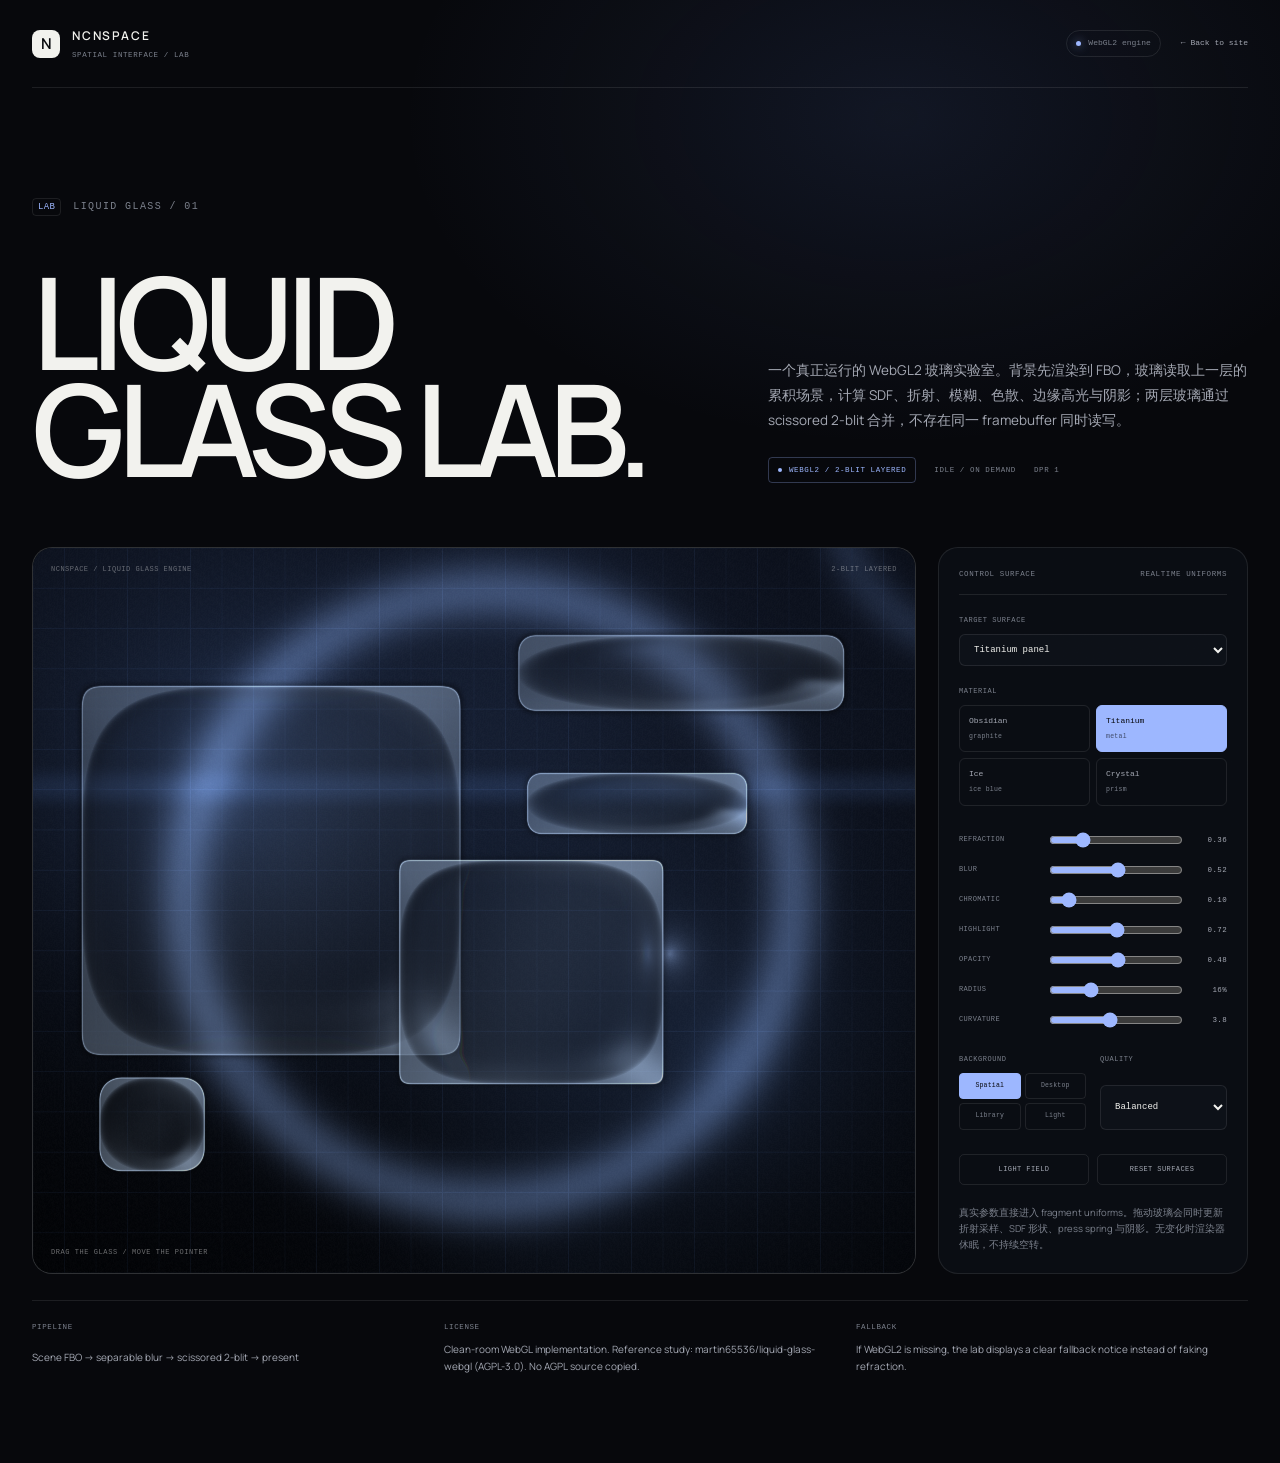
==== liquid-glass-lab/index.html @ fc3f028e "NCNSPACE official site: liquid glass engine, schematics, bilingual UI" ====
<!doctype html>
<html lang="zh-CN">
<head>
<meta charset="utf-8">
<meta name="viewport" content="width=device-width, initial-scale=1, viewport-fit=cover">
<meta name="theme-color" content="#07080c">
<title>Liquid Glass Lab — NCNSPACE</title>
<meta name="description" content="NCNSPACE Liquid Glass Lab：WebGL2 实时折射、模糊、色散、边缘高光与多层玻璃实验室。">
<link rel="canonical" href="https://zym-cpu.github.io/ncnspace/liquid-glass-lab/">
<link rel="icon" href="../assets/img/icon-64.png" type="image/png">
<link rel="stylesheet" href="../styles.css?v=20261117g">
<link rel="stylesheet" href="lab.css?v=20261117g">
</head>
<body class="lab-page">
<a class="skip-link" href="#lab-main">跳到主要内容</a>

<header class="lab-header">
  <a class="lab-brand" href="../" aria-label="返回 NCNSPACE 官网">
    <span class="brand-mark" aria-hidden="true">N</span>
    <span class="lab-brand-copy"><b>NCNSPACE</b><small>SPATIAL INTERFACE / LAB</small></span>
  </a>
  <div class="lab-header-meta">
    <span class="lab-pill"><i aria-hidden="true"></i> WebGL2 engine</span>
    <a href="../">← Back to site</a>
  </div>
</header>

<main class="lab-main" id="lab-main">
  <section class="lab-intro">
    <div>
      <p class="section-label"><span>LAB</span>LIQUID GLASS / 01</p>
      <h1>LIQUID<br>GLASS LAB.</h1>
    </div>
    <div class="lab-intro-copy">
      <p>一个真正运行的 WebGL2 玻璃实验室。背景先渲染到 FBO，玻璃读取上一层的累积场景，计算 SDF、折射、模糊、色散、边缘高光与阴影；两层玻璃通过 scissored 2-blit 合并，不存在同一 framebuffer 同时读写。</p>
      <div class="lab-live-row">
        <span class="lab-status" data-lab-status>WEBGL2 / INITIALIZING</span>
        <span class="lab-mono" data-lab-fps>IDLE / ON DEMAND</span>
        <span class="lab-mono" data-lab-dpr>DPR —</span>
      </div>
    </div>
  </section>

  <section class="lab-workspace" aria-label="Liquid glass playground">
    <div class="lab-stage" data-lab-stage>
      <canvas class="lab-canvas" data-lab-canvas aria-label="可拖动玻璃元素；使用鼠标或手指拖动，悬停观察折射与高光"></canvas>
      <div class="lab-stage-hud" aria-hidden="true">
        <span>NCNSPACE / LIQUID GLASS ENGINE</span>
        <span>2-BLIT LAYERED</span>
      </div>
      <div class="lab-stage-hint" data-lab-hint>DRAG THE GLASS / MOVE THE POINTER</div>
      <div class="lab-fallback" data-lab-fallback hidden>
        <strong>WEBGL2 UNAVAILABLE</strong>
        <p>当前浏览器没有可用的 WebGL2 上下文。实验室不会用 CSS 透明度冒充实时折射；请换用支持 WebGL2 的浏览器，或开启硬件加速。</p>
      </div>
    </div>

    <aside class="lab-controls" aria-label="Liquid glass parameters">
      <div class="lab-controls-head">
        <span class="lab-mono">CONTROL SURFACE</span>
        <span class="lab-mono">REALTIME UNIFORMS</span>
      </div>

      <div class="lab-control-block">
        <label class="lab-control-label" for="lab-surface">TARGET SURFACE</label>
        <select id="lab-surface" class="lab-select" data-lab-surface>
          <option value="panel">Titanium panel</option>
          <option value="nav">Obsidian nav</option>
          <option value="pill">Ice pill</option>
          <option value="card">Crystal card</option>
          <option value="orb">Crystal button</option>
        </select>
      </div>

      <div class="lab-control-block">
        <span class="lab-control-label">MATERIAL</span>
        <div class="lab-material-buttons" role="group" aria-label="材质预设">
          <button type="button" data-lab-material="obsidian">Obsidian<small>graphite</small></button>
          <button type="button" data-lab-material="titanium">Titanium<small>metal</small></button>
          <button type="button" data-lab-material="ice">Ice<small>ice blue</small></button>
          <button type="button" data-lab-material="crystal">Crystal<small>prism</small></button>
        </div>
      </div>

      <div class="lab-sliders">
        <label><span>REFRACTION</span><input type="range" min="0" max="100" value="48" data-lab-param="refraction"><output data-lab-value="refraction">0.76</output></label>
        <label><span>BLUR</span><input type="range" min="0" max="100" value="64" data-lab-param="blur"><output data-lab-value="blur">0.64</output></label>
        <label><span>CHROMATIC</span><input type="range" min="0" max="100" value="22" data-lab-param="chroma"><output data-lab-value="chroma">0.22</output></label>
        <label><span>HIGHLIGHT</span><input type="range" min="0" max="100" value="53" data-lab-param="highlight"><output data-lab-value="highlight">0.74</output></label>
        <label><span>OPACITY</span><input type="range" min="0" max="100" value="57" data-lab-param="opacity"><output data-lab-value="opacity">0.52</output></label>
        <label><span>RADIUS</span><input type="range" min="0" max="100" value="36" data-lab-param="radius"><output data-lab-value="radius">36%</output></label>
        <label><span>CURVATURE</span><input type="range" min="0" max="100" value="40" data-lab-param="curvature"><output data-lab-value="curvature">3.6</output></label>
      </div>

      <div class="lab-control-grid">
        <div class="lab-control-block">
          <span class="lab-control-label">BACKGROUND</span>
          <div class="lab-segment" data-lab-backgrounds role="group" aria-label="背景场景">
            <button type="button" class="is-active" data-lab-background="spatial">Spatial</button>
            <button type="button" data-lab-background="desktop">Desktop</button>
            <button type="button" data-lab-background="library">Library</button>
            <button type="button" data-lab-background="light">Light</button>
          </div>
        </div>
        <div class="lab-control-block">
          <label class="lab-control-label" for="lab-quality">QUALITY</label>
          <select id="lab-quality" class="lab-select" data-lab-quality>
            <option value="high">High quality</option>
            <option value="balanced" selected>Balanced</option>
            <option value="performance">Performance</option>
            <option value="mobile">Mobile saver</option>
          </select>
        </div>
      </div>

      <div class="lab-actions">
        <button type="button" class="lab-action" data-lab-theme>LIGHT FIELD</button>
        <button type="button" class="lab-action" data-lab-reset>RESET SURFACES</button>
      </div>

      <p class="lab-fineprint">真实参数直接进入 fragment uniforms。拖动玻璃会同时更新折射采样、SDF 形状、press spring 与阴影。无变化时渲染器休眠，不持续空转。</p>
    </aside>
  </section>

  <section class="lab-notes">
    <div><span class="lab-mono">PIPELINE</span><strong>Scene FBO → separable blur → scissored 2-blit → present</strong></div>
    <div><span class="lab-mono">LICENSE</span><strong>Clean-room WebGL implementation. Reference study: martin65536/liquid-glass-webgl (AGPL-3.0). No AGPL source copied.</strong></div>
    <div><span class="lab-mono">FALLBACK</span><strong>If WebGL2 is missing, the lab displays a clear fallback notice instead of faking refraction.</strong></div>
  </section>
</main>

<script type="module" src="lab.js?v=20261117g"></script>
</body>
</html>
---- styles.css ----
/* =========================================================
   NCNSPACE — official site
   Quiet, local-first, built for Android.
   ========================================================= */

@font-face {
  font-family: "Manrope";
  src: url("assets/fonts/Manrope-Regular.ttf") format("truetype");
  font-weight: 400;
  font-style: normal;
  font-display: swap;
}
@font-face {
  font-family: "Manrope";
  src: url("assets/fonts/Manrope-SemiBold.ttf") format("truetype");
  font-weight: 600;
  font-style: normal;
  font-display: swap;
}

:root {
  --bg: #07080c;
  --bg-soft: #0a0c11;
  --bg-raised: #0d1017;
  --surface: #10131a;
  --surface-2: #141822;
  --line: rgba(255, 255, 255, 0.09);
  --line-strong: rgba(255, 255, 255, 0.17);
  --text: #f2f2ee;
  --text-2: #a4a8b3;
  --text-3: #7b808c;
  --accent: #9db7ff;
  --accent-soft: rgba(157, 183, 255, 0.12);
  --ok: #8fd18f;
  --max: 1240px;
  --gutter: clamp(20px, 4vw, 40px);
  --radius-s: 10px;
  --radius-m: 16px;
  --radius-l: 24px;
  --radius-xl: 30px;
  --ease: cubic-bezier(0.23, 1, 0.32, 1);
  --ease-in-out: cubic-bezier(0.77, 0, 0.175, 1);
  --header-h: 72px;
  --safe-top: env(safe-area-inset-top, 0px);
  --font-latin: "Manrope", -apple-system, BlinkMacSystemFont, "Segoe UI", sans-serif;
  --font-cn: "PingFang SC", "Hiragino Sans GB", "Noto Sans SC", "Microsoft YaHei", sans-serif;
  --font: var(--font-latin), var(--font-cn);
  --mono: ui-monospace, "SF Mono", "Cascadia Mono", "Roboto Mono", Menlo, monospace;
}

*,
*::before,
*::after { box-sizing: border-box; }

html {
  scroll-behavior: smooth;
  scroll-padding-top: calc(var(--header-h) + var(--safe-top) + 24px);
  overflow-x: clip;
  background: var(--bg);
}

body {
  margin: 0;
  min-width: 320px;
  background: var(--bg);
  color: var(--text);
  font-family: var(--font);
  font-size: 16px;
  line-height: 1.6;
  -webkit-font-smoothing: antialiased;
  -moz-osx-font-smoothing: grayscale;
  text-rendering: optimizeLegibility;
  overflow-x: clip;
}


body.menu-open, body.dialog-open { overflow: hidden; }
.mobile-menu:focus { outline: none; }
.menu-open .site-header { background: var(--bg); border-bottom-color: var(--line); }

::selection { background: var(--accent); color: #07080c; }

h1, h2, h3, h4, p, dl, dd, figure, blockquote { margin: 0; }
ul, ol { margin: 0; padding: 0; list-style: none; }
img { display: block; max-width: 100%; height: auto; }
a { color: inherit; text-decoration: none; }
button { color: inherit; font: inherit; background: none; border: 0; cursor: pointer; }
button:disabled { cursor: default; }
svg { display: block; }

:focus-visible {
  outline: 2px solid var(--accent);
  outline-offset: 4px;
}

.icon-sprite { position: absolute; width: 0; height: 0; overflow: hidden; }
.icon { width: 1.1em; height: 1.1em; fill: none; stroke: currentColor; stroke-width: 1.65; stroke-linecap: round; stroke-linejoin: round; flex: none; }

.shell {
  width: min(var(--max), calc(100% - var(--gutter) * 2));
  margin-inline: auto;
}

.skip-link {
  position: fixed;
  left: 16px;
  top: 16px;
  z-index: 500;
  transform: translateY(-160%);
  background: var(--text);
  color: var(--bg);
  padding: 10px 16px;
  border-radius: 8px;
  font-size: 13px;
  transition: transform 160ms var(--ease);
}
.skip-link:focus { transform: translateY(0); }

.mono { font-family: var(--mono); font-size: 10px; letter-spacing: 0.09em; text-transform: uppercase; color: var(--text-3); }

/* ---------- header ---------- */

.site-header {
  position: fixed;
  inset: 0 0 auto;
  z-index: 80;
  height: calc(var(--header-h) + var(--safe-top));
  padding-top: var(--safe-top);
  border-bottom: 1px solid transparent;
  transition: background 200ms var(--ease), border-color 200ms var(--ease);
}
.site-header.is-scrolled {
  background: var(--bg);
  border-bottom-color: var(--line);
}
.header-inner {
  height: var(--header-h);
  display: flex;
  align-items: center;
  gap: 28px;
}
.brand {
  display: inline-flex;
  align-items: center;
  gap: 10px;
  min-height: 40px;
}
.brand-mark {
  display: inline-grid;
  place-items: center;
  width: 28px;
  height: 28px;
  border-radius: 8px;
  background: var(--text);
  color: #090a0e;
  font-family: var(--font-latin);
  font-size: 15px;
  font-weight: 600;
  line-height: 1;
  letter-spacing: -0.04em;
}
.brand-name {
  font-family: var(--font-latin);
  font-size: 12.5px;
  font-weight: 600;
  letter-spacing: 0.15em;
}
.brand-by {
  font-size: 9.5px;
  letter-spacing: 0.06em;
  color: var(--text-3);
  margin-left: 2px;
  transform: translateY(1px);
}
.desktop-nav {
  display: flex;
  align-items: center;
  gap: 26px;
  margin-left: auto;
}
.desktop-nav a {
  position: relative;
  display: inline-flex;
  align-items: center;
  min-height: 36px;
  color: var(--text-2);
  font-size: 12.5px;
  letter-spacing: 0.01em;
  transition: color 140ms var(--ease);
}
.desktop-nav a:hover,
.desktop-nav a.is-active { color: var(--text); }
.desktop-nav a.is-active::after {
  content: "";
  position: absolute;
  left: 50%;
  bottom: 2px;
  width: 3px;
  height: 3px;
  border-radius: 50%;
  background: var(--accent);
  transform: translateX(-50%);
}
.header-actions { display: flex; align-items: center; gap: 10px; }

.menu-toggle {
  display: none;
  width: 40px;
  height: 40px;
  padding: 0;
  border: 1px solid var(--line-strong);
  border-radius: 10px;
  position: relative;
}
.menu-toggle span {
  position: absolute;
  left: 12px;
  right: 12px;
  height: 1px;
  background: var(--text);
  transition: transform 180ms var(--ease), top 180ms var(--ease);
}
.menu-toggle span:first-child { top: 17px; }
.menu-toggle span:last-child { top: 22px; }
.menu-toggle[aria-expanded="true"] span:first-child { top: 20px; transform: rotate(45deg); }
.menu-toggle[aria-expanded="true"] span:last-child { top: 20px; transform: rotate(-45deg); }

.mobile-menu {
  position: fixed;
  inset: calc(var(--header-h) + var(--safe-top)) 0 0;
  z-index: 70;
  display: flex;
  flex-direction: column;
  justify-content: space-between;
  padding: 40px var(--gutter) max(32px, env(safe-area-inset-bottom));
  background: rgba(7, 8, 12, 0.98);
  -webkit-backdrop-filter: blur(24px);
  backdrop-filter: blur(24px);
  opacity: 0;
  visibility: hidden;
  transform: translateY(-8px);
  transition: opacity 200ms var(--ease), transform 240ms var(--ease), visibility 0s linear 240ms;
  overflow: auto;
}
.mobile-menu.is-open {
  opacity: 1;
  visibility: visible;
  transform: none;
  transition: opacity 200ms var(--ease), transform 240ms var(--ease), visibility 0s linear 0s;
}
.mobile-menu nav { display: flex; flex-direction: column; }
.mobile-menu nav a {
  display: flex;
  border-radius: 6px;
  gap: 16px;
  align-items: baseline;
  padding: 17px 0;
  border-bottom: 1px solid var(--line);
  font-family: var(--font-cn);
  font-size: clamp(28px, 8vw, 40px);
  font-weight: 600;
  letter-spacing: -0.03em;
}
.mobile-menu nav a span {
  font-family: var(--mono);
  font-size: 10px;
  letter-spacing: 0.08em;
  color: var(--text-3);
}
.mobile-menu-foot { display: grid; gap: 4px; padding-top: 32px; color: var(--text-3); font-size: 12px; letter-spacing: 0.04em; }

/* ---------- buttons ---------- */

.btn {
  display: inline-flex;
  align-items: center;
  justify-content: center;
  gap: 10px;
  height: 48px;
  padding: 0 20px;
  border: 1px solid transparent;
  border-radius: 12px;
  font-size: 13.5px;
  font-weight: 600;
  letter-spacing: 0.01em;
  transition: background 160ms var(--ease), border-color 160ms var(--ease), color 160ms var(--ease);
  white-space: nowrap;
}
.btn .icon { width: 17px; height: 17px; }
.btn-primary { background: var(--text); color: #08090d; }
.btn-primary:hover { background: #ffffff; }
.btn-secondary {
  background: rgba(255, 255, 255, 0.035);
  border-color: var(--line-strong);
  color: var(--text);
}
.btn-secondary:hover { background: rgba(255, 255, 255, 0.07); border-color: rgba(255, 255, 255, 0.26); }
.btn-small { height: 36px; padding: 0 14px; border-radius: 9px; font-size: 12px; }
.btn-large { height: 54px; padding: 0 22px; font-size: 14px; }
.btn-meta {
  font-family: var(--mono);
  font-size: 9.5px;
  letter-spacing: 0.06em;
  opacity: 0.58;
  padding-left: 2px;
}
.play-dot {
  display: inline-grid;
  place-items: center;
  width: 20px;
  height: 20px;
  border: 1px solid currentColor;
  border-radius: 50%;
  opacity: 0.78;
}
.play-dot .icon { width: 11px; height: 11px; margin-left: 1px; }
.round-btn {
  display: inline-grid;
  place-items: center;
  width: 42px;
  height: 42px;
  border: 1px solid var(--line-strong);
  border-radius: 50%;
  color: var(--text-2);
  transition: color 140ms var(--ease), border-color 140ms var(--ease), background 140ms var(--ease);
}
.round-btn:hover { color: var(--text); border-color: rgba(255,255,255,.3); background: rgba(255,255,255,.04); }
.round-btn .icon { width: 18px; height: 18px; }
.round-btn:disabled { opacity: 0.3; }

/* ---------- type helpers ---------- */

.section {
  position: relative;
  padding-block: clamp(88px, 11vw, 160px);
  border-top: 1px solid var(--line);
}
.section-label {
  display: inline-flex;
  align-items: center;
  gap: 12px;
  margin-bottom: 26px;
  font-family: var(--mono);
  font-size: 10px;
  letter-spacing: 0.14em;
  text-transform: uppercase;
  color: var(--text-3);
}
.section-label span {
  display: inline-grid;
  place-items: center;
  min-width: 26px;
  height: 18px;
  padding: 0 5px;
  border: 1px solid var(--line);
  border-radius: 4px;
  color: var(--accent);
  font-size: 9px;
  letter-spacing: 0.04em;
}
h2 {
  font-family: var(--font-cn);
  font-size: clamp(36px, 5vw, 72px);
  font-weight: 600;
  line-height: 1.04;
  letter-spacing: -0.045em;
  text-wrap: balance;
}
.display {
  font-family: var(--font-latin);
  font-size: clamp(54px, 7.2vw, 104px);
  font-weight: 600;
  line-height: 0.86;
  letter-spacing: -0.06em;
}
.display span { display: block; }
.display i { font-style: normal; color: var(--accent); }
.hero-cn {
  font-family: var(--font-cn);
  font-size: clamp(23px, 2.4vw, 32px);
  font-weight: 600;
  line-height: 1.2;
  letter-spacing: -0.03em;
}
.body,
.lede {
  color: var(--text-2);
  font-size: 15.5px;
  line-height: 1.85;
  text-wrap: pretty;
}
.body { max-width: 55ch; }
.eyebrow {
  display: inline-flex;
  align-items: center;
  gap: 10px;
  font-family: var(--mono);
  font-size: 10px;
  letter-spacing: 0.14em;
  text-transform: uppercase;
  color: var(--text-3);
}
.eyebrow-dot {
  width: 5px;
  height: 5px;
  border-radius: 50%;
  background: var(--accent);
  box-shadow: 0 0 0 4px rgba(157, 183, 255, 0.08);
}
.eyebrow .sep { opacity: 0.4; }
.section-head { max-width: 880px; }
.details-head {
  display: grid;
  grid-template-columns: minmax(0, 1.1fr) minmax(0, 0.9fr);
  gap: 40px;
  align-items: end;
  max-width: none;
  margin-bottom: clamp(48px, 6vw, 76px);
}
.details-head .body { padding-bottom: 7px; }

/* ---------- hero ---------- */

.hero {
  position: relative;
  min-height: 900px;
  padding-top: calc(var(--header-h) + var(--safe-top) + clamp(58px, 8vw, 106px));
  padding-bottom: clamp(68px, 8vw, 110px);
  overflow: clip;
}
.hero-bg {
  position: absolute;
  inset: 0;
  pointer-events: none;
  background:
    radial-gradient(ellipse 54% 48% at 76% 34%, rgba(96, 124, 205, 0.22), transparent 68%),
    radial-gradient(ellipse 42% 36% at 8% 4%, rgba(255, 255, 255, 0.05), transparent 65%),
    linear-gradient(180deg, #090b11 0%, var(--bg) 64%);
}
.hero-bg::before {
  content: "";
  position: absolute;
  inset: 0;
  background-image:
    linear-gradient(90deg, transparent calc(50% - 0.5px), rgba(255,255,255,.035) 50%, transparent calc(50% + 0.5px)),
    linear-gradient(0deg, transparent calc(50% - 0.5px), rgba(255,255,255,.025) 50%, transparent calc(50% + 0.5px));
  mask-image: linear-gradient(180deg, rgba(0,0,0,.85), transparent 82%);
  -webkit-mask-image: linear-gradient(180deg, rgba(0,0,0,.85), transparent 82%);
}
.hero-grid {
  position: relative;
  z-index: 1;
  display: grid;
  grid-template-columns: minmax(0, 1.02fr) minmax(0, 0.98fr);
  gap: clamp(32px, 5vw, 74px);
  align-items: center;
}
.hero-copy { padding-top: 8px; }
.hero .display { margin: 30px 0 22px; }
.hero-cn { margin-bottom: 20px; }
.hero .lede { max-width: 46ch; font-size: clamp(15px, 1.22vw, 17px); line-height: 1.8; }
.hero-actions {
  display: flex;
  flex-wrap: wrap;
  gap: 10px;
  margin-top: 32px;
}
.hero-meta {
  display: flex;
  flex-wrap: wrap;
  gap: 0;
  margin-top: 38px;
  padding-top: 18px;
  border-top: 1px solid var(--line);
  max-width: 520px;
}
.hero-meta li {
  padding-right: 26px;
  margin-right: 26px;
  border-right: 1px solid var(--line);
  color: var(--text-2);
  font-family: var(--mono);
  font-size: 10px;
  letter-spacing: 0.03em;
}
.hero-meta li:last-child { border-right: 0; margin-right: 0; padding-right: 0; }
.hero-meta li span {
  display: block;
  margin-bottom: 4px;
  color: var(--text-3);
  font-size: 8.5px;
  letter-spacing: 0.12em;
  text-transform: uppercase;
}

.hero-stage {
  position: relative;
  min-height: 640px;
  transform-style: preserve-3d;
  will-change: transform;
}
.stage-glow {
  position: absolute;
  inset: 2% -12% -8% -6%;
  background: radial-gradient(ellipse at 50% 45%, rgba(125, 155, 235, 0.19), transparent 62%);
  filter: blur(34px);
  opacity: 0.9;
  pointer-events: none;
}
.stage-desktop {
  position: absolute;
  top: 58px;
  left: 4%;
  width: 96%;
  border: 1px solid var(--line-strong);
  border-radius: 18px;
  overflow: hidden;
  background: #0b0d12;
  box-shadow: 0 44px 100px rgba(0, 0, 0, 0.54);
  transform: rotate(-2.2deg) translateY(var(--hero-shift, 0px));
  transform-origin: 45% 50%;
}
.stage-desktop-bar {
  display: flex;
  justify-content: space-between;
  gap: 16px;
  padding: 0 14px;
  height: 34px;
  align-items: center;
  border-bottom: 1px solid var(--line);
  background: rgba(255, 255, 255, 0.015);
  font-family: var(--mono);
  font-size: 8.5px;
  letter-spacing: 0.1em;
  color: var(--text-3);
}
.stage-desktop img { width: 100%; aspect-ratio: 1200 / 540; object-fit: cover; }
.stage-phone {
  position: absolute;
  left: -8px;
  bottom: -8px;
  width: min(280px, 45%);
  z-index: 3;
  transform: rotate(2.2deg) translateY(var(--hero-shift-phone, 0px));
}
.phone {
  position: relative;
  padding: 9px;
  border-radius: 42px;
  background: linear-gradient(145deg, #313643 0%, #151821 28%, #090b10 68%, #242936 100%);
  border: 1px solid rgba(255, 255, 255, 0.2);
  box-shadow:
    0 38px 80px rgba(0, 0, 0, 0.58),
    0 2px 4px rgba(0, 0, 0, 0.5),
    inset 0 0 0 1px rgba(255, 255, 255, 0.045);
}
.phone::before,
.phone::after {
  content: "";
  position: absolute;
  right: -3px;
  width: 2px;
  border-radius: 2px;
  background: #2a2e37;
}
.phone::before { top: 94px; height: 38px; }
.phone::after { top: 144px; height: 62px; }
.phone img {
  width: 100%;
  height: auto;
  border-radius: 34px;
  overflow: hidden;
}
.stage-chip {
  position: absolute;
  z-index: 5;
  display: inline-flex;
  align-items: center;
  gap: 8px;
  min-height: 30px;
  padding: 0 11px;
  border: 1px solid var(--line-strong);
  border-radius: 999px;
  background: rgba(9, 11, 16, 0.8);
  -webkit-backdrop-filter: blur(14px);
  backdrop-filter: blur(14px);
  color: var(--text-2);
  font-family: var(--mono);
  font-size: 8.5px;
  letter-spacing: 0.08em;
  white-space: nowrap;
}
.stage-chip-top { top: 18px; right: 8px; }
.stage-chip-bottom { bottom: 72px; right: 6px; }
.pulse {
  width: 4px;
  height: 4px;
  border-radius: 50%;
  background: var(--accent);
  box-shadow: 0 0 0 3px rgba(157, 183, 255, 0.08);
}
.stage-side {
  position: absolute;
  left: -30px;
  bottom: 148px;
  z-index: 4;
  transform: rotate(180deg);
  writing-mode: vertical-rl;
  font-family: var(--mono);
  font-size: 8px;
  letter-spacing: 0.22em;
  color: var(--text-3);
  white-space: nowrap;
}
.scroll-cue {
  position: absolute;
  left: 50%;
  bottom: 26px;
  transform: translateX(-50%);
  display: flex;
  flex-direction: column;
  align-items: center;
  gap: 10px;
  font-family: var(--mono);
  font-size: 8px;
  letter-spacing: 0.18em;
  color: var(--text-3);
  z-index: 2;
}
.scroll-line {
  width: 1px;
  height: 34px;
  background: linear-gradient(180deg, var(--text-3), transparent);
}

/* ---------- brand strip ---------- */

.brand-strip { border-top: 1px solid var(--line); border-bottom: 1px solid var(--line); }
.brand-strip-inner {
  display: grid;
  grid-template-columns: repeat(5, minmax(0, 1fr));
  width: min(var(--max), calc(100% - var(--gutter) * 2));
  margin-inline: auto;
}
.brand-strip-inner span {
  padding: 17px 20px;
  border-left: 1px solid var(--line);
  font-family: var(--mono);
  font-size: 9px;
  letter-spacing: 0.16em;
  color: var(--text-3);
  text-align: center;
}
.brand-strip-inner span:last-child { border-right: 1px solid var(--line); }

/* ---------- manifesto ---------- */

.manifesto-grid {
  display: grid;
  grid-template-columns: minmax(0, 1.18fr) minmax(0, 0.82fr);
  gap: clamp(36px, 7vw, 100px);
  margin-top: clamp(48px, 6vw, 80px);
  padding-top: 34px;
  border-top: 1px solid var(--line);
}
.manifesto-lede {
  font-family: var(--font-cn);
  font-size: clamp(21px, 2.35vw, 31px);
  font-weight: 400;
  line-height: 1.58;
  letter-spacing: -0.022em;
  color: var(--text);
  text-wrap: pretty;
}
.manifesto-side > p {
  max-width: 42ch;
  color: var(--text-2);
  font-size: 14px;
  line-height: 1.9;
}
.stats {
  display: grid;
  grid-template-columns: 1fr 1fr;
  margin-top: 34px;
  border-top: 1px solid var(--line);
  border-left: 1px solid var(--line);
}
.stats div {
  padding: 18px;
  border-right: 1px solid var(--line);
  border-bottom: 1px solid var(--line);
}
.stats dt {
  color: var(--text-3);
  font-family: var(--mono);
  font-size: 8.5px;
  letter-spacing: 0.1em;
  text-transform: uppercase;
}
.stats dd {
  margin-top: 12px;
  font-family: var(--font-latin);
  font-size: 30px;
  font-weight: 600;
  line-height: 1;
  letter-spacing: -0.05em;
  font-variant-numeric: tabular-nums;
}
.stats div:nth-child(2) dd,
.stats div:nth-child(4) dd { color: var(--accent); }

/* ---------- split sections ---------- */

.split-grid {
  display: grid;
  grid-template-columns: minmax(0, 0.9fr) minmax(0, 1.1fr);
  gap: clamp(48px, 7vw, 108px);
  align-items: center;
}
.split-reverse .split-grid { grid-template-columns: minmax(0, 1.1fr) minmax(0, 0.9fr); }
.split-reverse .split-copy { order: 2; }
.split-reverse .split-visual { order: 1; }
.split-copy h2 { margin-bottom: 26px; }
.split-copy .body { max-width: 46ch; }
.feature-list {
  margin-top: 38px;
  border-top: 1px solid var(--line);
}
.feature-list li {
  display: grid;
  grid-template-columns: 30px minmax(0, 1fr);
  gap: 14px;
  padding: 19px 0;
  border-bottom: 1px solid var(--line);
}
.feature-list .idx {
  padding-top: 2px;
  font-family: var(--mono);
  font-size: 9px;
  letter-spacing: 0.06em;
  color: var(--text-3);
}
.feature-list h3 {
  font-family: var(--font-cn);
  font-size: 14px;
  font-weight: 600;
  letter-spacing: -0.01em;
}
.feature-list p {
  margin-top: 5px;
  color: var(--text-2);
  font-size: 12.5px;
  line-height: 1.7;
}
.split-visual {
  position: relative;
  min-height: 620px;
  display: flex;
  align-items: center;
  justify-content: center;
}
.visual-plate {
  position: absolute;
  inset: 8% 1% 9% 10%;
  border: 1px solid var(--line);
  border-radius: 26px;
  background:
    radial-gradient(ellipse at 55% 38%, rgba(118, 144, 213, 0.12), transparent 62%),
    linear-gradient(180deg, rgba(255,255,255,.02), transparent);
}
.visual-plate::before,
.visual-plate::after {
  content: "";
  position: absolute;
  background: var(--line);
}
.visual-plate::before { top: 24px; left: -1px; right: -1px; height: 1px; opacity: .5; }
.visual-plate::after { top: -1px; bottom: -1px; left: 24px; width: 1px; opacity: .5; }
.visual-phone {
  position: relative;
  z-index: 2;
  width: min(336px, 72%);
  margin-left: -4%;
}
.visual-phone-offset { transform: rotate(1.5deg); }
.visual-phone .phone { animation: none; }
.split-visual figcaption {
  position: absolute;
  left: 4%;
  right: 4%;
  bottom: 2%;
  display: flex;
  justify-content: space-between;
  gap: 16px;
  padding-top: 14px;
  border-top: 1px solid var(--line);
  font-family: var(--mono);
  font-size: 8.5px;
  letter-spacing: 0.07em;
  color: var(--text-3);
}
.library-note {
  position: absolute;
  z-index: 3;
  right: 0;
  top: 14%;
  width: 154px;
  padding: 17px;
  border: 1px solid var(--line-strong);
  border-radius: 14px;
  background: rgba(13, 16, 23, 0.92);
  -webkit-backdrop-filter: blur(18px);
  backdrop-filter: blur(18px);
  box-shadow: 0 20px 50px rgba(0,0,0,.35);
}
.library-note .mono { display: block; font-size: 8px; }
.library-note strong {
  display: block;
  margin-top: 10px;
  font-family: var(--font-latin);
  font-size: 40px;
  font-weight: 600;
  line-height: .9;
  letter-spacing: -0.06em;
}
.library-note > span:last-child {
  display: block;
  margin-top: 9px;
  color: var(--text-3);
  font-size: 10px;
}

/* ---------- desktop ---------- */

.desktop-section {
  overflow: clip;
  background: #090b10;
}
.desktop-bg {
  position: absolute;
  inset: 0;
  pointer-events: none;
  background:
    radial-gradient(ellipse 55% 52% at 50% 36%, rgba(120, 147, 215, 0.13), transparent 65%),
    radial-gradient(ellipse 38% 34% at 84% 4%, rgba(255, 255, 255, 0.04), transparent 60%),
    linear-gradient(180deg, #0a0c12, #07080c);
}
.desktop-head {
  position: relative;
  display: grid;
  grid-template-columns: minmax(0, 1.05fr) minmax(0, 0.95fr);
  gap: 40px;
  align-items: end;
}
.desktop-head .body { padding-bottom: 9px; max-width: 47ch; }
.desktop-stage {
  position: relative;
  margin-top: clamp(48px, 6vw, 78px);
  padding-bottom: 34px;
}
.display-frame {
  position: relative;
  padding: 10px;
  border: 1px solid rgba(255, 255, 255, 0.18);
  border-radius: 20px;
  background: #0b0d12;
  box-shadow: 0 50px 120px rgba(0, 0, 0, 0.55);
}
.display-bar {
  display: flex;
  justify-content: space-between;
  align-items: center;
  gap: 16px;
  height: 34px;
  padding: 0 8px 8px;
  font-family: var(--mono);
  font-size: 8.5px;
  letter-spacing: 0.09em;
  color: var(--text-3);
}
.display-dots { display: inline-flex; gap: 5px; }
.display-dots i {
  width: 5px;
  height: 5px;
  border-radius: 50%;
  background: var(--line-strong);
}
.display-dots i:nth-child(1) { background: #4a4f5b; }
.display-frame img {
  width: 100%;
  border-radius: 10px;
  border: 1px solid var(--line);
}
.display-stand {
  position: relative;
  width: 130px;
  height: 32px;
  margin: -1px auto 0;
  border: 1px solid var(--line);
  border-top: 0;
  border-radius: 0 0 12px 12px;
  background: linear-gradient(180deg, rgba(255,255,255,.04), transparent);
}
.display-stand::before {
  content: "";
  position: absolute;
  left: 14%;
  right: 14%;
  top: 0;
  height: 1px;
  background: var(--line-strong);
}
.desktop-stage figcaption {
  display: flex;
  justify-content: space-between;
  gap: 20px;
  margin-top: 18px;
  padding-top: 14px;
  border-top: 1px solid var(--line);
  color: var(--text-3);
  font-family: var(--mono);
  font-size: 8.5px;
  letter-spacing: 0.07em;
}
.desktop-notes {
  position: relative;
  display: grid;
  grid-template-columns: repeat(3, minmax(0, 1fr));
  margin-top: clamp(48px, 6vw, 74px);
  border-top: 1px solid var(--line);
  border-left: 1px solid var(--line);
}
.desktop-notes article {
  padding: 24px;
  border-right: 1px solid var(--line);
  border-bottom: 1px solid var(--line);
}
.desktop-notes article > span {
  font-family: var(--mono);
  font-size: 8.5px;
  letter-spacing: 0.08em;
  color: var(--accent);
}
.desktop-notes h3 {
  margin-top: 18px;
  font-family: var(--font-cn);
  font-size: 16px;
  font-weight: 600;
}
.desktop-notes p {
  margin-top: 8px;
  color: var(--text-2);
  font-size: 12.5px;
  line-height: 1.75;
}

/* ---------- material ---------- */

.material { background: #07080c; }
.material-grid {
  display: grid;
  grid-template-columns: minmax(0, 0.88fr) minmax(0, 1.12fr);
  gap: clamp(48px, 7vw, 100px);
  align-items: center;
}
.material-copy h2 { margin-bottom: 26px; }
.material-list {
  margin-top: 36px;
  border-top: 1px solid var(--line);
}
.material-list li {
  display: flex;
  justify-content: space-between;
  align-items: baseline;
  gap: 20px;
  padding: 15px 0;
  border-bottom: 1px solid var(--line);
}
.material-list span {
  font-family: var(--mono);
  font-size: 9px;
  letter-spacing: 0.1em;
  text-transform: uppercase;
  color: var(--text-3);
}
.material-list strong {
  font-size: 12.5px;
  font-weight: 400;
  color: var(--text-2);
  text-align: right;
}
.material-demo { position: relative; }
.glass-scene {
  position: relative;
  aspect-ratio: 1.22 / 1;
  overflow: hidden;
  border: 1px solid var(--line-strong);
  border-radius: 24px;
  background:
    radial-gradient(ellipse at 24% 18%, rgba(189, 202, 235, 0.5), transparent 42%),
    radial-gradient(ellipse at 76% 76%, rgba(106, 116, 186, 0.62), transparent 56%),
    radial-gradient(ellipse at 65% 22%, rgba(220, 183, 169, 0.46), transparent 46%),
    linear-gradient(140deg, #1d2637 0%, #584d5d 48%, #20242f 100%);
}
.glass-wall {
  position: absolute;
  inset: -18%;
  background:
    radial-gradient(ellipse at 30% 40%, rgba(211, 225, 255, 0.55), transparent 34%),
    radial-gradient(ellipse at 72% 64%, rgba(153, 161, 224, 0.55), transparent 38%),
    radial-gradient(ellipse at 62% 20%, rgba(232, 191, 170, 0.48), transparent 32%);
  filter: blur(34px) saturate(115%);
  transform: scale(1.1);
}
.glass-wall::after {
  content: "";
  position: absolute;
  inset: 0;
  background-image:
    repeating-linear-gradient(90deg, rgba(255,255,255,.055) 0 1px, transparent 1px 34px),
    repeating-linear-gradient(0deg, rgba(0,0,0,.06) 0 1px, transparent 1px 44px);
  opacity: .65;
}
.glass-panel {
  position: absolute;
  left: 7%;
  right: 7%;
  bottom: 9%;
  padding: clamp(20px, 3.2vw, 32px);
  border: 1px solid rgba(255, 255, 255, 0.24);
  border-radius: 20px;
  background:
    radial-gradient(360px circle at var(--mx, 28%) var(--my, 18%), rgba(255,255,255,.2), transparent 66%),
    rgba(255, 255, 255, 0.075);
  -webkit-backdrop-filter: blur(28px) saturate(145%);
  backdrop-filter: blur(28px) saturate(145%);
  box-shadow:
    inset 0 1px 0 rgba(255, 255, 255, 0.3),
    inset 0 0 0 1px rgba(255, 255, 255, 0.035),
    0 24px 60px rgba(8, 10, 16, 0.22);
  color: #fff;
  transition: background 200ms var(--ease), border-color 200ms var(--ease), box-shadow 200ms var(--ease), backdrop-filter 200ms var(--ease);
  overflow: hidden;
}
.glass-panel::before {
  content: "";
  position: absolute;
  inset: 0;
  pointer-events: none;
  background: linear-gradient(115deg, rgba(255,255,255,.15), transparent 36%, transparent 70%, rgba(255,255,255,.05));
  opacity: .85;
}
.glass-panel-head,
.glass-panel-foot {
  position: relative;
  display: flex;
  justify-content: space-between;
  gap: 14px;
  align-items: center;
  font-family: var(--mono);
  font-size: 8px;
  letter-spacing: 0.08em;
  color: rgba(255,255,255,.66);
}
.glass-badge {
  padding: 4px 7px;
  border: 1px solid rgba(255,255,255,.25);
  border-radius: 4px;
  font-size: 7.5px;
}
.glass-panel h3 {
  position: relative;
  margin: clamp(30px, 5vw, 58px) 0 clamp(28px, 4vw, 46px);
  font-family: var(--font-cn);
  font-size: clamp(24px, 3vw, 38px);
  font-weight: 600;
  line-height: 1.18;
  letter-spacing: -0.035em;
}
.glass-panel-foot {
  padding-top: 13px;
  border-top: 1px solid rgba(255,255,255,.15);
  color: rgba(255,255,255,.48);
}
.material-control {
  display: flex;
  justify-content: space-between;
  gap: 20px;
  align-items: center;
  padding: 18px 2px 0;
}
.material-control-note { font-size: 8px; }
.switch {
  display: inline-flex;
  align-items: center;
  gap: 10px;
  cursor: pointer;
  color: var(--text-2);
  font-size: 11.5px;
  user-select: none;
}
.switch input {
  position: absolute;
  opacity: 0;
  width: 1px;
  height: 1px;
  pointer-events: none;
}
.switch-track {
  position: relative;
  width: 38px;
  height: 22px;
  border: 1px solid var(--line-strong);
  border-radius: 999px;
  background: rgba(255,255,255,.05);
  transition: background 180ms var(--ease), border-color 180ms var(--ease);
}
.switch-thumb {
  position: absolute;
  top: 3px;
  left: 3px;
  width: 14px;
  height: 14px;
  border-radius: 50%;
  background: var(--text-2);
  transition: transform 180ms var(--ease), background 180ms var(--ease);
}
.switch input:checked + .switch-track { background: var(--accent-soft); border-color: rgba(157,183,255,.45); }
.switch input:checked + .switch-track .switch-thumb { transform: translateX(16px); background: var(--accent); }
.switch input:focus-visible + .switch-track { outline: 2px solid var(--accent); outline-offset: 4px; }
.material-demo.is-solid .glass-panel {
  background: #151922;
  border-color: rgba(255,255,255,.18);
  -webkit-backdrop-filter: none;
  backdrop-filter: none;
  box-shadow: 0 18px 50px rgba(0,0,0,.28);
}
.material-demo.is-solid .glass-panel::before { opacity: 0; }

/* ---------- details ---------- */

.details { background: var(--bg-soft); }
.feature-grid {
  display: grid;
  grid-template-columns: repeat(3, minmax(0, 1fr));
  border-top: 1px solid var(--line);
  border-left: 1px solid var(--line);
}
.feature-card {
  position: relative;
  min-height: 246px;
  padding: clamp(22px, 2.6vw, 32px);
  border-right: 1px solid var(--line);
  border-bottom: 1px solid var(--line);
  background: transparent;
  transition: background 140ms var(--ease);
}
.feature-card:hover { background: rgba(255, 255, 255, 0.025); }
.feature-top {
  display: flex;
  align-items: center;
  justify-content: space-between;
  gap: 12px;
  margin-bottom: clamp(40px, 5vw, 70px);
}
.feature-num {
  font-family: var(--mono);
  font-size: 9px;
  letter-spacing: 0.08em;
  color: var(--text-3);
}
.feature-icon { width: 22px; height: 22px; color: var(--text-3); transition: color 140ms var(--ease); }
.feature-card:hover .feature-icon { color: var(--accent); }
.feature-card h3 {
  font-family: var(--font-cn);
  font-size: 17px;
  font-weight: 600;
  letter-spacing: -0.015em;
}
.feature-card p {
  margin-top: 10px;
  max-width: 32ch;
  color: var(--text-2);
  font-size: 12.5px;
  line-height: 1.75;
}
.badge {
  display: inline-flex;
  align-items: center;
  height: 19px;
  padding: 0 7px;
  border: 1px solid rgba(157, 183, 255, 0.35);
  border-radius: 4px;
  background: var(--accent-soft);
  color: var(--accent);
  font-family: var(--mono);
  font-size: 7.5px;
  letter-spacing: 0.08em;
}
.badge-inline { margin-left: 8px; vertical-align: 1px; }

/* ---------- gallery ---------- */

.gallery { overflow: clip; }
.gallery-head {
  display: flex;
  justify-content: space-between;
  align-items: flex-end;
  gap: 30px;
}
.gallery-controls { display: flex; gap: 8px; padding-bottom: 6px; }
.gallery-rail {
  display: flex;
  gap: 16px;
  margin-top: clamp(38px, 5vw, 62px);
  padding: 0 max(var(--gutter), calc((100vw - var(--max)) / 2 + var(--gutter))) 6px;
  scroll-padding-inline: max(var(--gutter), calc((100vw - var(--max)) / 2 + var(--gutter)));
  overflow-x: auto;
  overscroll-behavior-inline: contain;
  scroll-snap-type: x mandatory;
  scrollbar-width: none;
  -ms-overflow-style: none;
  align-items: flex-start;
}
.gallery-rail::-webkit-scrollbar { display: none; }
.gallery-rail:focus-visible { outline-offset: -4px; }
.gallery-item {
  flex: 0 0 auto;
  width: clamp(224px, 23vw, 296px);
  scroll-snap-align: start;
}
.gallery-item.is-wide { width: clamp(420px, 46vw, 620px); }
.gallery-media {
  position: relative;
  height: auto;
  aspect-ratio: 1120 / 2436;
  overflow: hidden;
  border: 1px solid var(--line);
  border-radius: 18px;
  background: #0b0d12;
}
.gallery-item.is-wide { align-self: flex-end; }
.gallery-item.is-wide .gallery-media { height: auto; aspect-ratio: 1200 / 540; }
.gallery-media img {
  width: 100%;
  height: 100%;
  object-fit: cover;
  object-position: top center;
  transition: transform 600ms var(--ease);
}
.gallery-item:hover .gallery-media img { transform: scale(1.012); }
.gallery-item.is-wide .gallery-media img { object-position: center; }
.gallery-item figcaption {
  display: flex;
  justify-content: space-between;
  gap: 14px;
  padding-top: 12px;
  color: var(--text-2);
  font-size: 11px;
}
.gallery-item figcaption span:last-child {
  font-family: var(--mono);
  font-size: 8px;
  letter-spacing: 0.08em;
  color: var(--text-3);
}
.gallery-hint {
  display: flex;
  justify-content: space-between;
  gap: 20px;
  margin-top: 20px;
  padding-top: 14px;
  border-top: 1px solid var(--line);
  color: var(--text-3);
  font-family: var(--mono);
  font-size: 8px;
  letter-spacing: 0.08em;
}

/* ---------- specs ---------- */

.specs { background: var(--bg-soft); }
.specs-grid {
  display: grid;
  grid-template-columns: minmax(0, 0.82fr) minmax(0, 1.18fr);
  gap: clamp(48px, 8vw, 120px);
  align-items: start;
}
.specs-grid .body { margin-top: 26px; max-width: 38ch; }
.spec-list { border-top: 1px solid var(--line-strong); }
.spec-row {
  display: grid;
  grid-template-columns: 140px minmax(0, 1fr);
  gap: 24px;
  align-items: baseline;
  padding: 16px 0;
  border-bottom: 1px solid var(--line);
}
.spec-row dt {
  color: var(--text-3);
  font-family: var(--mono);
  font-size: 9px;
  letter-spacing: 0.1em;
  text-transform: uppercase;
}
.spec-row dd {
  color: var(--text);
  font-size: 13.5px;
  line-height: 1.55;
}
.muted { color: var(--text-3); }
.spec-row-hash { padding-top: 20px; }
.spec-row-hash dd {
  display: flex;
  flex-wrap: wrap;
  align-items: center;
  gap: 12px;
}
.spec-row-hash code {
  color: var(--text-2);
  font-family: var(--mono);
  font-size: 10px;
  line-height: 1.6;
  word-break: break-all;
  max-width: 42ch;
}
.copy-btn {
  display: inline-flex;
  align-items: center;
  gap: 6px;
  height: 28px;
  padding: 0 9px;
  border: 1px solid var(--line-strong);
  border-radius: 6px;
  color: var(--text-2);
  font-size: 10px;
  transition: background 140ms var(--ease), color 140ms var(--ease), border-color 140ms var(--ease);
}
.copy-btn:hover { background: rgba(255,255,255,.05); color: var(--text); border-color: rgba(255,255,255,.28); }
.copy-btn.is-copied { color: var(--ok); border-color: rgba(143,209,143,.35); }
.copy-btn .icon { width: 13px; height: 13px; }

/* ---------- download ---------- */

.download { overflow: clip; }
.download-card {
  position: relative;
  overflow: hidden;
  display: grid;
  grid-template-columns: minmax(0, 1.18fr) minmax(0, 0.82fr);
  gap: clamp(40px, 6vw, 80px);
  padding: clamp(32px, 5.2vw, 72px);
  border: 1px solid var(--line-strong);
  border-radius: 28px;
  background:
    radial-gradient(ellipse 55% 70% at 14% 12%, rgba(100, 126, 198, 0.19), transparent 66%),
    radial-gradient(ellipse 40% 60% at 90% 94%, rgba(255, 255, 255, 0.04), transparent 60%),
    #0b0d13;
}
.download-card::before {
  content: "NCNSPACE";
  position: absolute;
  right: -3%;
  bottom: -14%;
  z-index: 0;
  font-family: var(--font-latin);
  font-size: clamp(100px, 17vw, 250px);
  font-weight: 600;
  line-height: 1;
  letter-spacing: -0.07em;
  color: rgba(255, 255, 255, 0.028);
  pointer-events: none;
  white-space: nowrap;
}
.download-copy, .install { position: relative; z-index: 1; }
.download-copy h2 {
  font-family: var(--font-latin);
  font-size: clamp(48px, 6.4vw, 94px);
  font-weight: 600;
  line-height: 0.88;
  letter-spacing: -0.06em;
  text-wrap: nowrap;
}
.download-copy h2 span { color: var(--accent); }
.download-lede {
  margin-top: 24px;
  max-width: 48ch;
  color: var(--text-2);
  font-size: 13.5px;
  line-height: 1.8;
}
.download-actions { display: flex; flex-wrap: wrap; gap: 10px; margin-top: 30px; }
.download-fine {
  margin-top: 18px;
  color: var(--text-3);
  font-size: 10.5px;
  letter-spacing: 0.02em;
}
.install {
  align-self: end;
  padding: 24px;
  border: 1px solid var(--line);
  border-radius: 16px;
  background: rgba(8, 10, 15, 0.45);
}
.install > .mono { display: block; margin-bottom: 16px; font-size: 8px; }
.install ol { border-top: 1px solid var(--line); }
.install li {
  display: grid;
  grid-template-columns: 24px 1fr;
  gap: 10px;
  padding: 13px 0;
  border-bottom: 1px solid var(--line);
}
.install li span { font-family: var(--mono); font-size: 8px; color: var(--accent); padding-top: 3px; }
.install li p { color: var(--text-2); font-size: 11.5px; line-height: 1.6; }
.hash-box {
  display: flex;
  flex-wrap: wrap;
  gap: 8px;
  align-items: center;
  margin-top: 18px;
  padding-top: 16px;
  border-top: 1px solid var(--line);
}
.hash-box .mono { width: 100%; font-size: 8px; }
.hash-box code {
  flex: 1 1 150px;
  color: var(--text-3);
  font-family: var(--mono);
  font-size: 8.5px;
  line-height: 1.6;
  word-break: break-all;
}

/* ---------- footer ---------- */

.site-footer {
  border-top: 1px solid var(--line);
  padding: clamp(44px, 6vw, 76px) 0 max(24px, env(safe-area-inset-bottom));
}
.footer-top {
  display: flex;
  justify-content: space-between;
  align-items: flex-start;
  gap: 36px;
}
.footer-brand { display: flex; align-items: center; gap: 12px; }
.footer-brand .brand-mark { width: 34px; height: 34px; border-radius: 10px; font-size: 18px; }
.footer-brand div { display: grid; gap: 1px; }
.footer-brand strong { font-family: var(--font-latin); font-size: 11.5px; letter-spacing: 0.14em; }
.footer-brand span { color: var(--text-3); font-size: 9.5px; letter-spacing: 0.04em; }
.footer-nav { display: flex; flex-wrap: wrap; gap: 22px; justify-content: flex-end; padding-top: 6px; }
.footer-nav a { color: var(--text-2); font-size: 11.5px; transition: color 140ms var(--ease); }
.footer-nav a:hover { color: var(--text); }
.footer-wordmark {
  margin: clamp(56px, 8vw, 100px) 0 0;
  color: rgba(255,255,255,.045);
  font-family: var(--font-latin);
  font-size: clamp(54px, 14.5vw, 196px);
  font-weight: 600;
  line-height: .78;
  letter-spacing: -0.075em;
  text-align: center;
  white-space: nowrap;
  user-select: none;
}
.footer-bottom {
  display: grid;
  grid-template-columns: auto 1fr auto;
  gap: 24px;
  align-items: center;
  margin-top: clamp(42px, 6vw, 70px);
  padding-top: 20px;
  border-top: 1px solid var(--line);
  color: var(--text-3);
  font-size: 9.5px;
  line-height: 1.7;
}
.footer-bottom > p:nth-child(2) { text-align: center; font-size: 9px; }
.footer-links { display: flex; flex-direction: column; align-items: flex-end; gap: 4px; }
.footer-links button {
  color: var(--text-2);
  font-size: 10px;
  text-decoration: underline;
  text-underline-offset: 3px;
  text-decoration-color: var(--line-strong);
}
.footer-links button:hover { color: var(--text); }
.footer-links span { font-size: 8.5px; }

/* ---------- dialogs ---------- */

dialog {
  width: min(1080px, calc(100vw - 32px));
  padding: 0;
  border: 1px solid var(--line-strong);
  border-radius: 20px;
  background: #0a0c11;
  color: var(--text);
  overflow: hidden;
}
dialog::backdrop {
  background: rgba(0, 0, 0, 0.82);
  -webkit-backdrop-filter: blur(14px);
  backdrop-filter: blur(14px);
}
dialog[open] { animation: dialog-in 220ms var(--ease) both; }
@keyframes dialog-in {
  from { opacity: 0; transform: translateY(10px) scale(.992); }
  to { opacity: 1; transform: none; }
}
.dialog-close {
  position: absolute;
  top: 14px;
  right: 14px;
  z-index: 5;
  display: grid;
  place-items: center;
  width: 38px;
  height: 38px;
  border: 1px solid rgba(255,255,255,.2);
  border-radius: 50%;
  background: rgba(7,8,12,.58);
  color: var(--text);
  -webkit-backdrop-filter: blur(12px);
  backdrop-filter: blur(12px);
  transition: background 140ms var(--ease), border-color 140ms var(--ease);
}
.dialog-close:hover { background: rgba(255,255,255,.1); border-color: rgba(255,255,255,.35); }
.dialog-close .icon { width: 17px; height: 17px; }
.film-frame { background: #000; }
.film-frame video { display: block; width: 100%; max-height: 76vh; aspect-ratio: 16 / 9; background: #000; }
.film-meta {
  display: flex;
  justify-content: space-between;
  align-items: flex-end;
  gap: 24px;
  padding: 18px 22px 20px;
  border-top: 1px solid var(--line);
}
.film-meta h2 { font-family: var(--font-latin); font-size: 13px; font-weight: 600; letter-spacing: 0.03em; }
.film-meta p { margin-top: 4px; color: var(--text-3); font-size: 10.5px; }
.film-meta > .mono { font-size: 8px; white-space: nowrap; }

.privacy-dialog {
  width: min(620px, calc(100vw - 32px));
  max-height: min(88vh, 760px);
  overflow-y: auto;
  overscroll-behavior: contain;
  border-radius: 22px;
  background: #0d1016;
}
.privacy-dialog .section-label { margin-bottom: 18px; }
.privacy-dialog h2 {
  padding-right: 34px;
  font-family: var(--font-cn);
  font-size: clamp(28px, 4vw, 40px);
  line-height: 1.15;
}
.privacy-body { padding: 24px clamp(24px, 4vw, 40px) 34px; display: grid; gap: 16px; }
.privacy-dialog > .section-label,
.privacy-dialog > h2 { margin-left: clamp(24px, 4vw, 40px); }
.privacy-dialog > .section-label { margin-top: clamp(24px, 4vw, 40px); }
.privacy-dialog h2 { margin-right: clamp(24px, 4vw, 40px); }
.privacy-body p { color: var(--text-2); font-size: 13px; line-height: 1.85; }
.privacy-body .mono { margin-top: 4px; color: var(--text-3); }

/* ---------- reveal / motion ---------- */

.js .reveal {
  opacity: 0;
  transform: translateY(22px);
  transition: opacity 700ms var(--ease), transform 700ms var(--ease);
  transition-delay: var(--reveal-delay, 0ms);
}
.js .reveal.is-visible { opacity: 1; transform: none; }

@media (prefers-reduced-motion: no-preference) {
  .hero-copy > * { animation: rise 760ms var(--ease) both; }
  .hero-copy > :nth-child(1) { animation-delay: 60ms; }
  .hero-copy > :nth-child(2) { animation-delay: 110ms; }
  .hero-copy > :nth-child(3) { animation-delay: 170ms; }
  .hero-copy > :nth-child(4) { animation-delay: 220ms; }
  .hero-copy > :nth-child(5) { animation-delay: 270ms; }
  .hero-copy > :nth-child(6) { animation-delay: 320ms; }
  .hero-stage { animation: stage-in 1100ms var(--ease) both 180ms; }
  .scroll-line { animation: scroll-line 2400ms var(--ease-in-out) infinite; transform-origin: top; }
  @keyframes rise {
    from { opacity: 0; transform: translateY(16px); }
    to { opacity: 1; transform: none; }
  }
  @keyframes stage-in {
    from { opacity: 0; transform: translateY(26px) scale(.985); }
    to { opacity: 1; transform: none; }
  }
  @keyframes scroll-line {
    0%, 100% { transform: scaleY(0.35); opacity: .35; }
    45% { transform: scaleY(1); opacity: .9; }
  }
}

@media (prefers-reduced-motion: reduce) {
  html { scroll-behavior: auto; }
  *, *::before, *::after {
    animation-duration: 0.001ms !important;
    animation-iteration-count: 1 !important;
    transition-duration: 0.001ms !important;
  }
  .js .reveal { opacity: 1; transform: none; }
  .js .mask-reveal .phone { clip-path: none; }
  .gallery-item:hover .gallery-media img { transform: none; }
}

/* ---------- responsive ---------- */

@media (max-width: 1120px) {
  .brand-by { display: none; }
  .hero-stage { min-height: 580px; }
  .stage-desktop { top: 54px; }
  .stage-phone { width: min(250px, 46%); }
  .split-visual { min-height: 560px; }
  .library-note { right: -8px; }
}

@media (max-width: 980px) {
  :root { --header-h: 64px; }
  .desktop-nav { display: none; }
  .menu-toggle { display: block; }
  .header-actions { margin-left: auto; }
  .header-actions .btn-primary { display: none; }
  .hero { min-height: 0; padding-top: calc(var(--header-h) + var(--safe-top) + 72px); }
  .hero-grid { grid-template-columns: 1fr; gap: 38px; }
  .hero-copy { max-width: 720px; }
  .hero .display { font-size: clamp(62px, 12.2vw, 112px); }
  .hero-stage { min-height: 610px; width: min(620px, 100%); margin-inline: auto; }
  .stage-phone { width: 270px; left: 2%; }
  .stage-side { display: none; }
  .scroll-cue { display: none; }
  .manifesto-grid { grid-template-columns: 1fr; gap: 32px; }
  .manifesto-side { display: grid; grid-template-columns: minmax(0, 1fr) minmax(0, 1fr); gap: 32px; align-items: start; }
  .manifesto-side > p { max-width: none; }
  .stats { margin-top: 0; }
  .split-grid,
  .split-reverse .split-grid { grid-template-columns: 1fr; gap: 42px; }
  .split-reverse .split-copy { order: 1; }
  .split-reverse .split-visual { order: 2; }
  .split-visual { min-height: auto; padding: 34px 0 0; }
  .visual-plate { inset: 4% 3% 5% 3%; }
  .visual-phone { width: min(330px, 66%); margin: 0 auto; }
  .visual-phone-offset { transform: none; }
  .library-note { right: 4%; top: 10%; }
  .split-visual figcaption { position: static; margin-top: 28px; }
  .desktop-head { grid-template-columns: 1fr; gap: 24px; }
  .desktop-head .body { max-width: 55ch; }
  .desktop-notes { grid-template-columns: 1fr; border-left: 0; }
  .desktop-notes article { border-left: 1px solid var(--line); }
  .material-grid { grid-template-columns: 1fr; gap: 42px; }
  .material-copy { max-width: 640px; }
  .feature-grid { grid-template-columns: repeat(2, minmax(0, 1fr)); }
  .specs-grid { grid-template-columns: 1fr; gap: 42px; }
  .specs-grid .body { max-width: 52ch; }
  .download-card { grid-template-columns: 1fr; gap: 36px; }
  .install { max-width: 520px; }
  .footer-bottom { grid-template-columns: 1fr; gap: 10px; }
  .footer-bottom > p:nth-child(2) { text-align: left; }
  .footer-links { align-items: flex-start; }
  .footer-top { align-items: center; }
}

@media (max-width: 720px) {
  :root { --gutter: 20px; }
  .section { padding-block: 76px; }
  .hero { padding-top: calc(var(--header-h) + var(--safe-top) + 54px); padding-bottom: 68px; }
  .hero .display { font-size: clamp(54px, 15.2vw, 92px); margin-top: 24px; }
  .hero-cn { font-size: 22px; }
  .hero-actions { gap: 8px; }
  .hero-actions .btn { flex: 1 1 auto; }
  .hero-meta { gap: 14px 0; }
  .hero-meta li { padding-right: 16px; margin-right: 16px; font-size: 9px; }
  .hero-stage { min-height: 490px; }
  .stage-desktop { top: 38px; left: 2%; width: 96%; }
  .stage-phone { width: 190px; left: 0; bottom: 0; }
  .stage-chip { font-size: 7.5px; min-height: 26px; }
  .stage-chip-top { top: 4px; right: 0; }
  .stage-chip-bottom { bottom: 44px; right: 0; }
  .brand-strip-inner { grid-template-columns: repeat(2, minmax(0, 1fr)); }
  .brand-strip-inner span { border-bottom: 1px solid var(--line); }
  .brand-strip-inner span:nth-child(2n) { border-right: 1px solid var(--line); }
  .brand-strip-inner span:last-child { border-bottom: 0; }
  h2 { font-size: clamp(34px, 9vw, 50px); }
  .manifesto-lede { font-size: 21px; }
  .manifesto-side { grid-template-columns: 1fr; gap: 26px; }
  .stats { grid-template-columns: 1fr 1fr; }
  .split-copy h2 { margin-bottom: 20px; }
  .feature-list { margin-top: 28px; }
  .split-visual { padding-top: 18px; }
  .visual-phone { width: min(280px, 78%); }
  .visual-plate { inset: 2% 0 4% 0; }
  .library-note { width: 124px; padding: 13px; top: 6%; right: 0; }
  .library-note strong { font-size: 32px; }
  .split-visual figcaption { gap: 10px; font-size: 7.5px; }
  .desktop-head .body { padding-bottom: 0; }
  .desktop-stage { margin-top: 38px; }
  .display-bar { font-size: 7.5px; }
  .display-stand { width: 92px; height: 24px; }
  .desktop-stage figcaption { flex-direction: column; gap: 4px; }
  .desktop-notes article { padding: 20px; }
  .glass-scene { aspect-ratio: 1.02 / 1; }
  .glass-panel { left: 5%; right: 5%; bottom: 7%; }
  .glass-panel h3 { margin: 30px 0 30px; font-size: 25px; }
  .glass-panel-foot span:last-child { display: none; }
  .material-control { align-items: flex-start; flex-direction: column; gap: 10px; }
  .details-head { grid-template-columns: 1fr; gap: 18px; }
  .details-head .body { padding-bottom: 0; }
  .feature-grid { grid-template-columns: 1fr; }
  .feature-card { min-height: 0; padding: 24px 20px; }
  .feature-top { margin-bottom: 34px; }
  .feature-card p { max-width: 38ch; }
  .gallery-head { align-items: flex-end; }
  .gallery-controls { display: none; }
  .gallery-item { width: 228px; }
  .gallery-item.is-wide { width: 88vw; }
  .gallery-item.is-wide .gallery-media { height: auto; }
  .gallery-hint { font-size: 7.5px; }
  .spec-row { grid-template-columns: 96px minmax(0, 1fr); gap: 14px; }
  .spec-row dd { font-size: 12.5px; }
  .download-card { padding: 26px 20px; border-radius: 22px; }
  .download-copy h2 { font-size: clamp(44px, 13.2vw, 72px); white-space: normal; }
  .download-actions .btn { flex: 1 1 100%; }
  .install { padding: 18px; }
  .footer-top { flex-direction: column; align-items: flex-start; gap: 24px; }
  .footer-nav { justify-content: flex-start; gap: 16px 20px; padding-top: 0; }
  .footer-wordmark { font-size: 15.2vw; letter-spacing: -0.085em; }
  .footer-bottom { font-size: 9px; }
  .film-meta { flex-direction: column; align-items: flex-start; gap: 8px; }
  .film-meta > .mono { white-space: normal; }
}

@media (max-width: 420px) {
  .hero .display { font-size: clamp(46px, 14.5vw, 54px); }
  .hero-actions .btn { width: 100%; }
  .hero-meta li:nth-child(3) { border-right: 0; }
  .hero-stage { min-height: 430px; }
  .stage-phone { width: 165px; }
  .stage-chip-bottom { display: none; }
  .gallery-item { width: 208px; }
  .gallery-item.is-wide { width: 86vw; }
  .gallery-item.is-wide .gallery-media { height: auto; }
  .spec-row { grid-template-columns: 82px minmax(0, 1fr); }
  .spec-row-hash dd { flex-direction: column; align-items: flex-start; }
}


@media (max-width: 360px) {
  .hero .display { font-size: 46px; }
  .hero-cn { font-size: 20px; }
  .hero-meta li { padding-right: 12px; margin-right: 12px; }
  .stage-phone { width: 148px; }
  .stage-desktop-bar { font-size: 7px; }
  .stage-chip-top { display: none; }
  .download-copy h2 { font-size: 42px; }
}

/* ---------- 404 ---------- */

.notfound-page {
  min-height: 100vh;
  display: flex;
  flex-direction: column;
  background:
    radial-gradient(ellipse 55% 60% at 75% 20%, rgba(95, 122, 195, 0.16), transparent 68%),
    var(--bg);
}
.notfound-brand {
  position: fixed;
  top: 22px;
  left: var(--gutter);
  z-index: 2;
}
.notfound {
  flex: 1;
  display: flex;
  flex-direction: column;
  justify-content: center;
  width: min(760px, calc(100% - var(--gutter) * 2));
  margin-inline: auto;
  padding: 120px 0 80px;
}
.notfound h1 {
  font-family: var(--font-cn);
  font-size: clamp(40px, 7vw, 84px);
  font-weight: 600;
  line-height: 1.06;
  letter-spacing: -0.045em;
}
.notfound > p:not(.section-label) {
  max-width: 44ch;
  margin: 24px 0 32px;
  color: var(--text-2);
  font-size: 15.5px;
  line-height: 1.8;
}
.notfound .btn { align-self: flex-start; }

/* =========================================================
   v2 — prompt-aligned sections
   ========================================================= */

/* header — brief calls for a light glass nav */
.site-header.is-scrolled {
  background: rgba(7, 8, 12, 0.90);
  border-bottom-color: var(--line);
  -webkit-backdrop-filter: blur(20px) saturate(130%);
  backdrop-filter: blur(20px) saturate(130%);
}
.nav-external { gap: 5px; }
.nav-external .icon { width: 11px; height: 11px; opacity: 0.65; }
.menu-open .site-header { background: var(--bg); border-bottom-color: var(--line); }

/* hero copy */
.hero-sub {
  margin: 0 0 14px;
  color: var(--text-2);
  font-family: var(--font-latin);
  font-size: clamp(16px, 1.45vw, 20px);
  font-weight: 400;
  line-height: 1.45;
  letter-spacing: -0.012em;
}
.hero .hero-cn { max-width: 22ch; }
.hero .lede { max-width: 48ch; }
.hero-foot {
  display: flex;
  flex-wrap: wrap;
  justify-content: space-between;
  gap: 12px 20px;
  align-items: center;
  max-width: 580px;
  margin-top: 14px;
}
.hero-signature {
  color: var(--text-3);
  font-family: var(--mono);
  font-size: 8.5px;
  letter-spacing: 0.07em;
}
.text-link {
  display: inline-flex;
  align-items: center;
  gap: 7px;
  width: fit-content;
  min-height: 28px;
  padding: 0;
  color: var(--text-2);
  font-family: var(--mono);
  font-size: 9px;
  letter-spacing: 0.06em;
  text-transform: uppercase;
  transition: color 140ms var(--ease);
}
.text-link:hover { color: var(--text); }
.text-link .icon { width: 12px; height: 12px; }
.film-link { margin-top: 16px; }

/* philosophy */
.philosophy { background: var(--bg); }
.philosophy .section-head { margin-bottom: clamp(44px, 5vw, 68px); }
.philosophy-list { border-top: 1px solid var(--line); }
.philosophy-row {
  display: grid;
  grid-template-columns: minmax(0, 0.92fr) minmax(0, 1.08fr);
  gap: clamp(36px, 7vw, 100px);
  align-items: center;
  padding: clamp(44px, 6vw, 76px) 0;
  border-bottom: 1px solid var(--line);
}
.philosophy-row.is-reverse .philosophy-copy { order: 2; }
.philosophy-row.is-reverse .philosophy-visual { order: 1; }
.phi-index {
  display: inline-block;
  color: var(--accent);
  font-family: var(--mono);
  font-size: 9px;
  letter-spacing: 0.1em;
}
.philosophy-copy h3 {
  margin: 20px 0 14px;
  font-family: var(--font-latin);
  font-size: clamp(48px, 6.4vw, 92px);
  font-weight: 600;
  line-height: 0.88;
  letter-spacing: -0.06em;
}
.philosophy-copy p {
  font-family: var(--font-cn);
  font-size: clamp(17px, 1.6vw, 22px);
  font-weight: 500;
  line-height: 1.55;
  letter-spacing: -0.015em;
}
.philosophy-copy small {
  display: block;
  max-width: 40ch;
  margin-top: 14px;
  color: var(--text-2);
  font-size: 12.5px;
  line-height: 1.8;
}
.philosophy-visual {
  position: relative;
  min-height: 350px;
  overflow: hidden;
  border: 1px solid var(--line);
  border-radius: 22px;
  background:
    radial-gradient(ellipse at 50% 45%, rgba(124, 151, 223, 0.13), transparent 64%),
    #0a0c11;
}
.phi-caption {
  position: absolute;
  left: 18px;
  bottom: 16px;
  z-index: 3;
  color: var(--text-3);
  font-family: var(--mono);
  font-size: 8px;
  letter-spacing: 0.1em;
}
.phi-space .phi-plane {
  position: absolute;
  top: 20%;
  left: 13%;
  width: 74%;
  height: 58%;
  border: 1px solid rgba(255,255,255,.18);
  transform: perspective(900px) rotateX(58deg) rotateZ(-10deg);
  transform-origin: center;
  background:
    linear-gradient(rgba(255,255,255,.06) 1px, transparent 1px) 0 0 / 100% 36px,
    linear-gradient(90deg, rgba(255,255,255,.06) 1px, transparent 1px) 0 0 / 36px 100%,
    linear-gradient(135deg, rgba(255,255,255,.06), rgba(255,255,255,.01));
  box-shadow: 0 30px 80px rgba(0,0,0,.35);
}
.phi-space .phi-phone {
  position: absolute;
  top: 41%;
  left: 47%;
  width: 54px;
  height: 112px;
  border: 1px solid rgba(255,255,255,.38);
  border-radius: 12px;
  background: linear-gradient(160deg, rgba(237,241,255,.28), rgba(106,130,210,.08));
  box-shadow: 0 18px 50px rgba(0,0,0,.4);
  transform: translate(-50%, -50%) rotate(8deg);
}
.phi-space .phi-phone::after {
  content: "";
  position: absolute;
  left: 18%;
  right: 18%;
  bottom: 11px;
  height: 2px;
  border-radius: 2px;
  background: rgba(255,255,255,.4);
}
.phi-axis { position: absolute; background: var(--line-strong); }
.phi-axis-x { left: 4%; right: 4%; top: 50%; height: 1px; }
.phi-axis-y { top: 4%; bottom: 4%; left: 50%; width: 1px; }

.phi-control { display: grid; place-items: center; }
.phi-orbit {
  position: absolute;
  left: 50%;
  top: 50%;
  border: 1px solid rgba(255,255,255,.13);
  border-radius: 50%;
  transform: translate(-50%, -50%);
}
.phi-orbit-1 { width: 190px; height: 190px; }
.phi-orbit-2 { width: 300px; height: 300px; border-style: dashed; opacity: .7; }
.phi-orbit-3 { width: 410px; height: 410px; opacity: .35; }
.phi-cursor {
  position: absolute;
  left: 62%;
  top: 38%;
  z-index: 2;
  display: grid;
  place-items: center;
  width: 22px;
  height: 22px;
  border: 1px solid var(--accent);
  border-radius: 50%;
  background: rgba(157,183,255,.1);
  box-shadow: 0 0 0 9px rgba(157,183,255,.06);
}
.phi-cursor i {
  width: 4px;
  height: 4px;
  border-radius: 50%;
  background: var(--accent);
}
.phi-control .phi-label-a { left: 18%; bottom: 22%; }
.phi-control .phi-label-b { right: 15%; top: 20%; }
.phi-label {
  position: absolute;
  z-index: 2;
  color: var(--text-3);
  font-family: var(--mono);
  font-size: 7.5px;
  letter-spacing: 0.1em;
}
.phi-freedom .phi-screen {
  position: absolute;
  border: 1px solid rgba(255,255,255,.22);
  background: linear-gradient(155deg, rgba(255,255,255,.09), rgba(255,255,255,.015));
  box-shadow: 0 26px 70px rgba(0,0,0,.38);
}
.phi-screen-phone {
  left: 16%;
  top: 22%;
  width: 74px;
  height: 152px;
  border-radius: 16px;
  transform: rotate(-5deg);
}
.phi-screen-phone::after {
  content: "";
  position: absolute;
  inset: 9px;
  border-radius: 10px;
  background: linear-gradient(160deg, rgba(108,133,210,.3), rgba(255,255,255,.03));
}
.phi-screen-display {
  right: 8%;
  bottom: 18%;
  width: 56%;
  height: 46%;
  border-radius: 12px;
}
.phi-screen-display::before {
  content: "";
  position: absolute;
  left: 0;
  right: 0;
  top: 0;
  height: 22%;
  border-bottom: 1px solid rgba(255,255,255,.12);
}
.phi-link {
  position: absolute;
  left: 30%;
  top: 51%;
  width: 26%;
  height: 1px;
  background: linear-gradient(90deg, rgba(157,183,255,.7), rgba(157,183,255,.1));
  transform: rotate(16deg);
  transform-origin: left;
}
.phi-freedom .phi-label-a { left: 17%; bottom: 22%; }
.phi-freedom .phi-label-b { right: 12%; bottom: 20%; }

/* experience */
.experience { background: var(--bg); }
.experience-head { margin-bottom: clamp(30px, 4vw, 52px); }
.experience-block {
  margin-top: clamp(48px, 6vw, 78px);
  padding-top: clamp(48px, 6vw, 78px);
  border-top: 1px solid var(--line);
}
.experience-block .split-copy h3 {
  margin: 0 0 24px;
  font-family: var(--font-cn);
  font-size: clamp(34px, 4.2vw, 58px);
  font-weight: 600;
  line-height: 1.08;
  letter-spacing: -0.04em;
}
.feature-list h4 {
  font-family: var(--font-cn);
  font-size: 14px;
  font-weight: 600;
  letter-spacing: -0.01em;
}
.experience .phone { overflow: hidden; }
.experience .phone img { transition: transform 900ms var(--ease); }
.experience .split-visual:hover .phone img { transform: scale(1.018); }
.js .mask-reveal .phone {
  clip-path: inset(0 0 100% 0);
  transition: clip-path 1000ms var(--ease) 80ms;
}
.js .mask-reveal.is-visible .phone { clip-path: inset(0); }
.experience-stats {
  display: grid;
  grid-template-columns: repeat(3, minmax(0, 1fr));
  margin-top: clamp(52px, 7vw, 90px);
  border-top: 1px solid var(--line);
  border-left: 1px solid var(--line);
}
.experience-stats > div {
  padding: 24px;
  border-right: 1px solid var(--line);
  border-bottom: 1px solid var(--line);
}
.experience-stats span {
  color: var(--text-3);
  font-family: var(--mono);
  font-size: 8.5px;
  letter-spacing: 0.1em;
}
.experience-stats strong {
  display: block;
  margin: 16px 0 9px;
  font-family: var(--font-latin);
  font-size: clamp(32px, 3.4vw, 48px);
  font-weight: 600;
  line-height: 0.9;
  letter-spacing: -0.05em;
}
.experience-stats p { max-width: 30ch; color: var(--text-3); font-size: 10.5px; line-height: 1.65; }

/* beyond */
.beyond-section .beyond-display { width: 87%; margin-left: auto; }
.beyond-stage .beyond-phone {
  position: absolute;
  left: 0;
  bottom: 118px;
  z-index: 3;
  width: 185px;
  transform: rotate(-2deg);
}
.beyond-phone .phone { padding: 7px; border-radius: 32px; }
.beyond-phone .phone img { border-radius: 26px; }
.beyond-phone-chip {
  position: absolute;
  left: 50%;
  top: -24px;
  transform: translateX(-50%);
  color: var(--text-3);
  font-family: var(--mono);
  font-size: 7px;
  letter-spacing: 0.08em;
  white-space: nowrap;
}
.beyond-stage figcaption { position: relative; z-index: 4; }
.beyond-caveat {
  max-width: 66ch;
  margin-top: 18px;
  color: var(--text-3);
  font-size: 9.5px;
  line-height: 1.7;
}

/* control */
.control-section { background: var(--bg-soft); }
.control-head { margin-bottom: clamp(32px, 4vw, 52px); }
.control-stack { border-top: 1px solid var(--line); }
.control-module {
  display: grid;
  grid-template-columns: minmax(0, 0.92fr) minmax(0, 1.08fr);
  gap: clamp(36px, 7vw, 92px);
  align-items: center;
  padding: clamp(48px, 6vw, 82px) 0;
  border-bottom: 1px solid var(--line);
}
.control-module.is-window { grid-template-columns: minmax(0, 1.08fr) minmax(0, 0.92fr); }
.control-copy h3 {
  margin: 16px 0 18px;
  font-family: var(--font-cn);
  font-size: clamp(36px, 4.4vw, 60px);
  font-weight: 600;
  line-height: 1.06;
  letter-spacing: -0.045em;
}
.control-copy p {
  max-width: 40ch;
  color: var(--text-2);
  font-size: 13px;
  line-height: 1.85;
}
.control-index {
  color: var(--accent);
  font-family: var(--mono);
  font-size: 8.5px;
  letter-spacing: 0.1em;
}
.control-tags { display: flex; flex-wrap: wrap; gap: 6px; margin-top: 22px; }
.control-tags span {
  padding: 5px 8px;
  border: 1px solid var(--line);
  border-radius: 4px;
  color: var(--text-3);
  font-family: var(--mono);
  font-size: 7px;
  letter-spacing: 0.08em;
}
.control-note {
  margin-top: 18px;
  color: var(--text-3) !important;
  font-size: 9.5px !important;
}
.touchpad {
  position: relative;
  width: 100%;
  max-width: 460px;
  margin-left: auto;
  padding: 12px;
  border: 1px solid var(--line-strong);
  border-radius: 22px;
  background: #0b0e14;
  box-shadow: 0 30px 80px rgba(0,0,0,.34);
}
.touchpad-head,
.touchpad-foot {
  display: flex;
  justify-content: space-between;
  gap: 14px;
  padding: 11px 8px;
  color: var(--text-3);
  font-family: var(--mono);
  font-size: 7.5px;
  letter-spacing: 0.08em;
}
.touchpad-head { padding-top: 4px; }
.touchpad-foot { padding-bottom: 3px; border-top: 1px solid var(--line); }
.touchpad-surface {
  position: relative;
  aspect-ratio: 1.52 / 1;
  overflow: hidden;
  border: 1px solid var(--line);
  border-radius: 14px;
  background:
    radial-gradient(ellipse at 58% 42%, rgba(132,159,232,.11), transparent 60%),
    #080a0f;
  touch-action: none;
  cursor: crosshair;
}
.touchpad-grid {
  position: absolute;
  inset: 0;
  background-image:
    linear-gradient(rgba(255,255,255,.035) 1px, transparent 1px),
    linear-gradient(90deg, rgba(255,255,255,.035) 1px, transparent 1px);
  background-size: 32px 32px;
  mask-image: radial-gradient(ellipse at center, #000 20%, transparent 78%);
  -webkit-mask-image: radial-gradient(ellipse at center, #000 20%, transparent 78%);
}
.touchpad-cross { position: absolute; background: rgba(255,255,255,.06); }
.touchpad-cross-x { left: 6%; right: 6%; top: 50%; height: 1px; }
.touchpad-cross-y { top: 6%; bottom: 6%; left: 50%; width: 1px; }
.touchpad-cursor {
  position: absolute;
  left: 52%;
  top: 48%;
  z-index: 3;
  width: 12px;
  height: 12px;
  margin: -6px 0 0 -6px;
  border: 1px solid var(--accent);
  border-radius: 50%;
  background: rgba(157,183,255,.18);
  box-shadow: 0 0 0 7px rgba(157,183,255,.07);
  transition: left 100ms linear, top 100ms linear, transform 120ms var(--ease), box-shadow 120ms var(--ease);
}
.touchpad.is-dragging .touchpad-cursor { transform: scale(1.35); box-shadow: 0 0 0 13px rgba(157,183,255,.09); }
.touchpad.is-tap .touchpad-cursor { box-shadow: 0 0 0 18px rgba(157,183,255,.12); }
.touchpad-hint {
  position: absolute;
  left: 14px;
  bottom: 12px;
  color: var(--text-3);
  font-family: var(--mono);
  font-size: 7px;
  letter-spacing: 0.1em;
}
.control-shot { position: relative; width: min(300px, 76%); margin: 0 auto; }
.control-phone { width: 100%; }
.control-phone img { width: 100%; height: auto; }
.control-shot figcaption {
  display: flex;
  justify-content: space-between;
  gap: 14px;
  padding-top: 12px;
  color: var(--text-3);
  font-family: var(--mono);
  font-size: 7.5px;
  letter-spacing: 0.06em;
}

/* visual detail grid */
.detail-grid {
  display: grid;
  grid-template-columns: repeat(3, minmax(0, 1fr));
  gap: 12px;
  margin-top: clamp(56px, 7vw, 90px);
  border-top: 1px solid var(--line);
  padding-top: clamp(28px, 4vw, 46px);
}
.detail-card {
  position: relative;
  overflow: hidden;
  border: 1px solid var(--line);
  border-radius: 14px;
  background: #0b0e14;
  cursor: zoom-in;
  isolation: isolate;
}
.detail-card.is-wide { grid-column: span 2; }
.detail-media { aspect-ratio: 16 / 9; overflow: hidden; }
.detail-card.is-wide .detail-media { aspect-ratio: 16 / 7; }
.detail-media img {
  width: 100%;
  height: 100%;
  object-fit: cover;
  transition: transform 800ms var(--ease);
}
.detail-card:hover .detail-media img,
.detail-card:focus-visible .detail-media img { transform: scale(1.055); }
.detail-card::after {
  content: "";
  position: absolute;
  inset: 45% 0 0;
  z-index: 1;
  background: linear-gradient(180deg, transparent, rgba(4,5,8,.84));
  pointer-events: none;
}
.detail-card figcaption {
  position: absolute;
  left: 15px;
  right: 15px;
  bottom: 13px;
  z-index: 2;
  display: flex;
  justify-content: space-between;
  gap: 12px;
  color: var(--text-2);
  font-family: var(--mono);
  font-size: 7.5px;
  letter-spacing: 0.06em;
}
.detail-card figcaption span:last-child { color: rgba(255,255,255,.48); }
.detail-card:focus-visible { outline: 2px solid var(--accent); outline-offset: 3px; }

/* development */
.development { background: var(--bg); }
.dev-grid {
  display: grid;
  grid-template-columns: minmax(0, 0.9fr) minmax(0, 1.1fr);
  gap: clamp(36px, 6vw, 80px);
  margin-top: clamp(44px, 6vw, 70px);
  padding-top: clamp(28px, 4vw, 38px);
  border-top: 1px solid var(--line);
}
.dev-tech > .mono,
.dev-status > .mono { display: block; margin-bottom: 18px; font-size: 8px; }
.tech-list { display: flex; flex-wrap: wrap; gap: 6px; }
.tech-list li {
  padding: 7px 10px;
  border: 1px solid var(--line);
  border-radius: 5px;
  color: var(--text-2);
  font-family: var(--mono);
  font-size: 8.5px;
  letter-spacing: 0.03em;
}
.dev-note {
  max-width: 44ch;
  margin-top: 20px;
  color: var(--text-3);
  font-size: 11px;
  line-height: 1.75;
}
.status-list { border-top: 1px solid var(--line); }
.status-list li {
  display: flex;
  justify-content: space-between;
  align-items: center;
  gap: 20px;
  padding: 13px 0;
  border-bottom: 1px solid var(--line);
}
.status-list span { color: var(--text-2); font-size: 11.5px; }
.status-list strong {
  flex: none;
  padding: 4px 7px;
  border: 1px solid;
  border-radius: 4px;
  font-family: var(--mono);
  font-size: 7px;
  font-weight: 400;
  letter-spacing: 0.07em;
}
.status-list .ok { color: #9fe3a6; border-color: rgba(159,227,166,.3); background: rgba(159,227,166,.06); }
.status-list .part { color: var(--accent); border-color: rgba(157,183,255,.3); background: rgba(157,183,255,.06); }
.status-list .off { color: var(--text-3); border-color: var(--line); background: rgba(255,255,255,.02); }
.dev-sheet {
  display: grid;
  grid-template-columns: repeat(3, minmax(0, 1fr));
  margin-top: clamp(36px, 5vw, 58px);
  border-top: 1px solid var(--line);
  border-left: 1px solid var(--line);
}
.dev-sheet > div {
  padding: 17px 18px;
  border-right: 1px solid var(--line);
  border-bottom: 1px solid var(--line);
}
.dev-sheet span {
  display: block;
  color: var(--text-3);
  font-family: var(--mono);
  font-size: 7.5px;
  letter-spacing: 0.09em;
}
.dev-sheet strong {
  display: inline-block;
  margin-top: 8px;
  color: var(--text);
  font-size: 12px;
  font-weight: 400;
  word-break: break-all;
}
.dev-sheet small { margin-left: 6px; color: var(--text-3); font-size: 9px; }

/* final */
.final { background: var(--bg); }
.final .download-card { min-height: 560px; }
.final .download-copy h2 {
  font-size: clamp(42px, 5.1vw, 74px);
  line-height: 0.94;
  white-space: normal;
}
.download-sub {
  margin-top: 24px;
  color: var(--text);
  font-family: var(--font-latin);
  font-size: clamp(15px, 1.4vw, 19px);
  letter-spacing: -0.015em;
}
.final .download-lede { margin-top: 10px; }
.download-signature {
  display: flex;
  flex-wrap: wrap;
  align-items: baseline;
  gap: 10px;
  margin-top: 30px;
  padding-top: 16px;
  border-top: 1px solid var(--line);
}
.download-signature strong {
  font-family: var(--font-latin);
  font-size: 11px;
  letter-spacing: 0.17em;
}
.download-signature span { color: var(--text-3); font-size: 9px; letter-spacing: 0.05em; }
.download-visual {
  position: absolute;
  right: -4%;
  bottom: -10%;
  z-index: 0;
  width: 54%;
  opacity: 0.14;
  mask-image: linear-gradient(90deg, transparent, #000 34%);
  -webkit-mask-image: linear-gradient(90deg, transparent, #000 34%);
  pointer-events: none;
}
.download-visual img { width: 100%; height: auto; border-radius: 12px; }
.download-copy, .install { position: relative; z-index: 1; }

/* responsive additions */
@media (max-width: 980px) {
  .hero-sub { font-size: 16px; }
  .philosophy-row,
  .philosophy-row.is-reverse { grid-template-columns: 1fr; gap: 28px; }
  .philosophy-row.is-reverse .philosophy-copy { order: 1; }
  .philosophy-row.is-reverse .philosophy-visual { order: 2; }
  .philosophy-visual { min-height: 320px; }
  .control-module,
  .control-module.is-window { grid-template-columns: 1fr; gap: 30px; }
  .control-module.is-window .control-shot { order: 2; }
  .control-module.is-window .control-copy { order: 1; }
  .control-shot { width: min(300px, 70%); }
  .touchpad { margin: 0 auto; }
  .detail-grid { grid-template-columns: repeat(2, minmax(0, 1fr)); }
  .detail-card.is-wide { grid-column: span 2; }
  .dev-grid { grid-template-columns: 1fr; gap: 36px; }
  .beyond-section .beyond-display { width: 100%; }
  .beyond-stage .beyond-phone { width: 150px; bottom: 96px; }
  .install { max-width: none; }
  .experience-stats { grid-template-columns: 1fr; }
  .experience-stats > div { padding: 20px; }
}

@media (max-width: 720px) {
  .hero-foot { display: block; }
  .hero-signature { margin-bottom: 10px; }
  .hero .lede { display: none; }
  .philosophy-copy h3 { font-size: 48px; }
  .philosophy-visual { min-height: 260px; }
  .phi-orbit-1 { width: 150px; height: 150px; }
  .phi-orbit-2 { width: 230px; height: 230px; }
  .phi-orbit-3 { width: 300px; height: 300px; }
  .phi-space .phi-plane { left: 8%; width: 84%; }
  .phi-space .phi-phone { left: 50%; }
  .control-copy h3 { font-size: 36px; }
  .control-module { padding: 42px 0; }
  .control-shot { width: min(270px, 78%); }
  .touchpad { max-width: none; }
  .detail-grid { grid-template-columns: 1fr; }
  .detail-card.is-wide { grid-column: span 1; }
  .detail-card.is-wide .detail-media { aspect-ratio: 16 / 9; }
  .dev-sheet { grid-template-columns: 1fr 1fr; }
  .final .download-card { min-height: 0; }
  .final .download-copy h2 { font-size: clamp(38px, 10.5vw, 56px); }
  .download-sub { margin-top: 18px; font-size: 14px; }
  .download-visual { width: 80%; opacity: .08; }
  .beyond-stage .beyond-phone { width: 118px; bottom: 84px; }
  .beyond-phone-chip { font-size: 6px; }
  .detail-card figcaption { font-size: 7px; }
}

@media (max-width: 420px) {
  .hero-sub { font-size: 15px; }
  .philosophy-copy h3 { font-size: 44px; }
  .phi-screen-display { width: 58%; }
  .control-copy h3 { font-size: 33px; }
  .dev-sheet { grid-template-columns: 1fr; }
  .status-list span { font-size: 10.5px; }
  .status-list strong { font-size: 6.5px; }
  .beyond-stage .beyond-phone { width: 94px; bottom: 76px; }
  .beyond-phone .phone { padding: 5px; border-radius: 24px; }
  .beyond-phone .phone img { border-radius: 20px; }
}


/* final polish — entrance motion */
@media (prefers-reduced-motion: no-preference) {
  .brand { animation: brand-in 700ms var(--ease) both 80ms; }
  .hero-bg { animation: hero-bg-in 1200ms var(--ease) both; }
  @keyframes brand-in {
    from { opacity: 0; transform: translateY(-6px); }
    to { opacity: 1; transform: none; }
  }
  @keyframes hero-bg-in {
    from { opacity: 0; transform: scale(1.015); }
    to { opacity: 1; transform: none; }
  }
}

/* =========================================================
   v3 — cinematic scroll, chapter rail, lightbox
   ========================================================= */

.scroll-progress {
  position: absolute;
  left: 0;
  bottom: -1px;
  width: 0;
  height: 1px;
  background: var(--accent);
  box-shadow: 0 0 12px rgba(157, 183, 255, 0.35);
  transition: width 100ms linear;
}

.chapter-rail {
  position: fixed;
  left: calc((100vw - var(--max)) / 2 - 122px);
  top: 50%;
  z-index: 55;
  display: none;
  flex-direction: column;
  gap: 13px;
  transform: translateY(-50%);
}
@media (min-width: 1500px) { .chapter-rail { display: flex; } }
.chapter-rail a {
  display: flex;
  align-items: center;
  gap: 8px;
  color: var(--text-3);
  font-family: var(--mono);
  font-size: 7.5px;
  letter-spacing: 0.06em;
  line-height: 1;
  transition: color 160ms var(--ease);
}
.chapter-rail a span {
  width: 18px;
  color: var(--text-3);
  font-size: 6.5px;
  transition: color 160ms var(--ease);
}
.chapter-rail a b {
  font-weight: 400;
  opacity: 0.62;
  transition: opacity 160ms var(--ease);
}
.chapter-rail a::after {
  content: "";
  width: 14px;
  height: 1px;
  background: var(--line);
  transition: width 200ms var(--ease), background 160ms var(--ease);
}
.chapter-rail a:hover { color: var(--text); }
.chapter-rail a:hover b { opacity: 1; }
.chapter-rail a.is-active { color: var(--text); }
.chapter-rail a.is-active span { color: var(--accent); }
.chapter-rail a.is-active b { opacity: 1; }
.chapter-rail a.is-active::after { width: 28px; background: var(--accent); }

.experience {
  background:
    radial-gradient(ellipse 45% 38% at 33% 46%, rgba(93, 120, 194, 0.13), transparent 66%),
    var(--bg);
}
.experience-sticky {
  display: grid;
  grid-template-columns: minmax(0, 0.92fr) minmax(0, 1.08fr);
  gap: clamp(40px, 6vw, 92px);
  margin-top: clamp(40px, 5vw, 70px);
}
.experience-visual {
  position: sticky;
  top: calc(var(--header-h) + var(--safe-top) + 36px);
  align-self: start;
  display: flex;
  flex-direction: column;
  justify-content: center;
  min-height: min(76vh, 700px);
}
.experience-glow {
  position: absolute;
  inset: 8% 2% 12%;
  border-radius: 50%;
  background: radial-gradient(ellipse at 50% 50%, rgba(131, 159, 235, 0.17), transparent 64%);
  filter: blur(34px);
  pointer-events: none;
}
.experience-phone {
  position: relative;
  z-index: 1;
  width: min(330px, 78%);
  margin-inline: auto;
}
.experience-phone::before,
.experience-phone::after { display: none; }
.exp-frame {
  position: relative;
  aspect-ratio: 840 / 1827;
  overflow: hidden;
  border-radius: 34px;
  background: #090b10;
}
.exp-shot {
  position: absolute;
  inset: 0;
  width: 100%;
  height: 100%;
  object-fit: cover;
  object-position: top center;
  opacity: 0;
  transform: scale(1.025);
  transition: opacity 620ms var(--ease), transform 1000ms var(--ease);
}
.exp-shot.is-active { opacity: 1; transform: scale(1); }
.experience-caption {
  position: relative;
  z-index: 2;
  display: flex;
  justify-content: space-between;
  gap: 14px;
  width: min(330px, 78%);
  margin: 18px auto 0;
  padding-top: 12px;
  border-top: 1px solid var(--line);
}
.experience-caption .mono { font-size: 7.5px; }
.experience-steps { border-top: 1px solid var(--line); }
.exp-step {
  display: flex;
  flex-direction: column;
  justify-content: center;
  min-height: 50vh;
  padding: clamp(48px, 8vh, 86px) 0;
  border-bottom: 1px solid var(--line);
  opacity: 0.42;
  transition: opacity 420ms var(--ease);
}
.exp-step.is-active { opacity: 1; }
.exp-step .control-index { display: block; margin-bottom: 18px; }
.exp-step h3 {
  font-family: var(--font-cn);
  font-size: clamp(36px, 4.2vw, 58px);
  font-weight: 600;
  line-height: 1.06;
  letter-spacing: -0.045em;
}
.exp-step p {
  max-width: 42ch;
  margin-top: 20px;
  color: var(--text-2);
  font-size: 13px;
  line-height: 1.85;
}
.exp-list { margin-top: 26px; border-top: 1px solid var(--line); }
.exp-list li {
  display: grid;
  grid-template-columns: 28px 1fr;
  gap: 10px;
  padding: 12px 0;
  border-bottom: 1px solid var(--line);
  color: var(--text-2);
  font-size: 11.5px;
}
.exp-list li span {
  color: var(--text-3);
  font-family: var(--mono);
  font-size: 8px;
  padding-top: 2px;
}

.lightbox-dialog {
  width: min(1100px, calc(100vw - 24px));
  max-height: 94vh;
  background: #07090d;
  overflow: auto;
}
.lightbox-frame {
  display: grid;
  place-items: center;
  padding: clamp(12px, 2vw, 24px);
  background: #05060a;
}
.lightbox-frame img {
  width: auto;
  max-width: 100%;
  max-height: 76vh;
  border-radius: 8px;
  object-fit: contain;
}
.lightbox-meta {
  display: flex;
  justify-content: space-between;
  gap: 16px;
  align-items: center;
  padding: 14px 20px;
  border-top: 1px solid var(--line);
}
.lightbox-meta p {
  color: var(--text-2);
  font-family: var(--mono);
  font-size: 9px;
  letter-spacing: 0.05em;
}
.lightbox-meta .mono { font-size: 7.5px; }

@media (max-width: 980px) {
  .experience-sticky { grid-template-columns: 1fr; gap: 30px; }
  .experience-visual { position: relative; top: auto; min-height: 0; }
  .experience-phone { width: min(300px, 68%); }
  .experience-caption { width: min(300px, 68%); }
  .exp-step { min-height: 0; padding: 44px 0; opacity: 1; }
  .exp-step h3 { font-size: clamp(34px, 6vw, 48px); }
}
@media (max-width: 420px) {
  .experience-phone { width: min(260px, 74%); }
  .experience-caption { width: min(260px, 74%); }
  .experience-caption .mono:last-child { display: none; }
  .lightbox-frame img { max-height: 68vh; }
}

/* reveal vs. active chapter state */
.js .exp-step.reveal.is-visible { opacity: 0.42; }
.js .exp-step.reveal.is-visible.is-active { opacity: 1; }
@media (max-width: 980px) {
  .js .exp-step.reveal.is-visible { opacity: 1; }
}

.lightbox-dialog,
.lightbox-dialog[open] {
  animation: none;
  opacity: 1;
}

/* =========================================================
   v4 — liquid glass stage + spatial interface refinements
   ========================================================= */
.hero-intro {
  margin-top: 7px;
  color: var(--text-3);
  font-family: var(--mono);
  font-size: 8.5px;
  letter-spacing: 0.07em;
  text-transform: uppercase;
}

.chapter-lab {
  margin-top: 7px;
  padding-top: 10px;
  border-top: 1px solid var(--line);
  color: var(--accent) !important;
}

.glass-stage {
  isolation: isolate;
  background: #0a0d14;
}
.glass-stage .liquid-canvas {
  position: absolute;
  inset: 0;
  z-index: 1;
  display: block;
  width: 100%;
  height: 100%;
  touch-action: none;
  cursor: default;
}
.glass-stage .glass-wall { z-index: 0; }
.glass-stage .glass-panel { z-index: 2; }
.glass-stage.is-webgl .glass-wall { display: none; }
.glass-stage.is-webgl .glass-panel {
  border-color: transparent;
  background: transparent;
  box-shadow: none;
  -webkit-backdrop-filter: none;
  backdrop-filter: none;
  pointer-events: none;
}
.glass-stage.is-webgl .glass-panel::before { display: none; }
.glass-stage.is-fallback .liquid-canvas,
.glass-stage.is-solid .liquid-canvas { display: none; }
.glass-stage.is-solid .glass-panel {
  background: #151922;
  border-color: rgba(255,255,255,.18);
  -webkit-backdrop-filter: none;
  backdrop-filter: none;
  box-shadow: 0 18px 50px rgba(0,0,0,.28);
}
.glass-stage.is-solid .glass-panel::before { opacity: 0; }
.glass-stage-meta {
  position: absolute;
  left: 14px;
  right: 14px;
  bottom: 11px;
  z-index: 3;
  display: flex;
  align-items: center;
  gap: 14px;
  color: rgba(255,255,255,.48);
  font-family: var(--mono);
  font-size: 7px;
  letter-spacing: 0.06em;
  pointer-events: none;
}
.glass-stage-meta a {
  margin-left: auto;
  color: rgba(255,255,255,.72);
  pointer-events: auto;
}
.glass-stage-meta a:hover { color: #fff; }
[data-glass-status][data-state="fallback"] { color: #ffd6a3; border-color: rgba(255, 190, 120, .35); }

.material-control {
  display: grid;
  grid-template-columns: 1fr 1fr;
  gap: 18px 24px;
  align-items: start;
}
.material-presets {
  display: flex;
  flex-wrap: wrap;
  gap: 5px;
}
.material-presets button {
  padding: 7px 9px;
  border: 1px solid var(--line);
  border-radius: 5px;
  color: var(--text-3);
  font-family: var(--mono);
  font-size: 7px;
  letter-spacing: 0.06em;
  transition: color 160ms var(--ease), border-color 160ms var(--ease), background 160ms var(--ease);
}
.material-presets button:hover { color: var(--text); border-color: var(--line-strong); }
.material-presets button.is-active {
  color: var(--bg);
  border-color: var(--accent);
  background: var(--accent);
}
.material-sliders { display: grid; gap: 9px; }
.material-sliders label {
  display: grid;
  grid-template-columns: 72px 1fr 38px;
  gap: 8px;
  align-items: center;
  color: var(--text-3);
  font-family: var(--mono);
  font-size: 6.8px;
  letter-spacing: 0.06em;
}
.material-sliders input[type="range"] {
  width: 100%;
  height: 18px;
  accent-color: var(--accent);
  cursor: ew-resize;
}
.material-sliders output {
  color: var(--text-2);
  font-size: 7px;
  text-align: right;
}
.material-control-foot {
  grid-column: 1 / -1;
  display: flex;
  align-items: center;
  justify-content: space-between;
  gap: 18px;
  padding-top: 14px;
  border-top: 1px solid var(--line);
}
.material-control-foot .text-link { font-size: 8px; }

@media (max-width: 980px) {
  .material-control { grid-template-columns: 1fr; gap: 16px; }
  .material-control-foot { align-items: flex-start; flex-direction: column; }
  .glass-stage-meta { font-size: 6.5px; gap: 9px; }
}
@media (max-width: 420px) {
  .material-sliders label { grid-template-columns: 66px 1fr 32px; }
  .glass-stage-meta span:nth-child(2) { display: none; }
}

/* Keep the six-item nav usable at small desktop widths. */
@media (min-width: 981px) and (max-width: 1120px) {
  .brand-by { display: none; }
  .header-inner { gap: 18px; }
  .desktop-nav { gap: 15px; }
  .desktop-nav a { font-size: 11px; }
  .header-actions .btn { padding-inline: 14px; }
}

/* Design tokens — spatial glass layer (CSS fallback / documentation) */
:root {
  --glass-obsidian: rgba(14, 18, 26, 0.58);
  --glass-titanium: rgba(46, 48, 54, 0.48);
  --glass-ice: rgba(34, 69, 112, 0.36);
  --glass-crystal: rgba(143, 168, 191, 0.19);
  --glass-border: rgba(226, 236, 255, 0.20);
  --glass-blur: 28px;
  --glass-radius-sm: 8px;
  --glass-radius-md: 20px;
  --glass-radius-lg: 34px;
  --shadow-float: 0 24px 60px rgba(0, 0, 0, 0.28);
  --z-base: 0;
  --z-content: 1;
  --z-glass: 2;
  --z-rail: 55;
  --z-nav: 80;
  --z-dialog: 100;
}

/* Fallback should stay on-brand, not become a generic purple placeholder. */
.glass-stage.is-fallback .glass-wall {
  background:
    radial-gradient(ellipse at 30% 35%, rgba(84, 114, 181, 0.30), transparent 40%),
    radial-gradient(ellipse at 74% 66%, rgba(39, 65, 109, 0.38), transparent 46%),
    linear-gradient(140deg, #111827 0%, #1b2535 52%, #0a0f18 100%);
  filter: blur(30px) saturate(90%);
}
@media (max-width: 720px) {
  .hero-intro { display: none; }
}

/* Liquid glass navbar bridge: canvas glass, DOM links above. */
.nav-liquid-wrap {
  position: relative;
  display: flex;
  align-items: center;
  margin-left: auto;
  min-height: 36px;
  border: 1px solid var(--line);
  border-radius: 999px;
  background: rgba(8, 11, 18, 0.72);
  -webkit-backdrop-filter: blur(18px) saturate(130%);
  backdrop-filter: blur(18px) saturate(130%);
  isolation: isolate;
}
.nav-liquid-wrap .desktop-nav { position: relative; z-index: 2; margin-left: 0; padding: 0 16px; }
.nav-liquid-wrap .nav-liquid-canvas {
  position: absolute;
  inset: 0;
  z-index: 1;
  width: 100%;
  height: 100%;
  border-radius: inherit;
  pointer-events: none;
}
.nav-liquid-wrap.is-webgl {
  border-color: transparent;
  background: transparent;
  -webkit-backdrop-filter: none;
  backdrop-filter: none;
}
@media (max-width: 980px) { .nav-liquid-wrap { display: none; } }

/* =========================================================
   Source-derived schematic language (no product screenshots)
   ========================================================= */
.schematic { display: block; width: 100%; height: 100%; overflow: visible; }
.schematic .s-line { stroke: rgba(225, 236, 255, 0.16); fill: none; stroke-width: 1; vector-effect: non-scaling-stroke; }
.schematic .s-line-strong { stroke: rgba(225, 236, 255, 0.30); fill: none; stroke-width: 1; vector-effect: non-scaling-stroke; }
.schematic .s-fill { fill: rgba(255, 255, 255, 0.035); }
.schematic .s-fill-2 { fill: rgba(157, 183, 255, 0.08); }
.schematic .s-accent { stroke: #9db7ff; fill: none; stroke-width: 1; vector-effect: non-scaling-stroke; }
.schematic .s-accent-fill { fill: rgba(157, 183, 255, 0.18); }
.schematic .s-text {
  fill: rgba(230, 237, 252, 0.58);
  font-family: var(--mono); font-size: 10px; letter-spacing: 0.04em;
}
.schematic .s-text-bright { fill: rgba(248, 251, 255, 0.92); }
.schematic .s-text-dim { fill: rgba(230, 237, 252, 0.32); }
.schematic .s-micro { fill: rgba(230, 237, 252, 0.42); font-family: var(--mono); font-size: 7px; letter-spacing: 0.08em; }
.schematic .s-glass {
  fill: rgba(12, 18, 28, 0.42);
  stroke: rgba(226, 236, 255, 0.22);
  stroke-width: 1;
}
.schematic .s-glass-strong {
  fill: rgba(16, 24, 38, 0.64);
  stroke: rgba(226, 236, 255, 0.30);
  stroke-width: 1;
}
.schematic .s-panel { fill: rgba(255, 255, 255, 0.055); stroke: rgba(255, 255, 255, 0.14); stroke-width: 1; }
.schematic .s-cn { font-family: var(--font-cn); font-weight: 600; fill: rgba(248, 251, 255, 0.92); }
.schematic .s-dot { fill: #9db7ff; }
.stage-desktop svg, .stage-phone svg, .exp-shot svg, .beyond-display svg, .beyond-phone svg,
.control-phone svg, .detail-media svg, .download-visual svg { width: 100%; height: 100%; display: block; }
.stage-desktop { background: #0a0f18; }
.stage-desktop-bar { background: rgba(8, 12, 20, 0.72); }
.stage-phone .phone { background: #0b0f17; }
.detail-media { background: #090d15; }
.download-visual { background: #090d15; }

/* SVG diagrams use their viewBox ratio, never a parent's indefinite height. */
.stage-desktop > .schematic { width: 100%; height: auto; aspect-ratio: 1200 / 540; }
.stage-phone .schematic { width: 100%; height: auto; aspect-ratio: 420 / 900; border-radius: 34px; }
.beyond-display .display-frame > .schematic { width: 100%; height: auto; aspect-ratio: 1200 / 540; }
.beyond-phone .phone > .schematic { width: 100%; height: auto; aspect-ratio: 420 / 900; border-radius: 26px; }
.control-phone .schematic { width: 100%; height: auto; aspect-ratio: 420 / 900; border-radius: 34px; }
.download-visual .schematic { width: 100%; height: auto; aspect-ratio: 1200 / 540; border-radius: 12px; }
.detail-media .schematic { width: 100%; height: 100%; }
.detail-card { cursor: default; }
.detail-card:hover .detail-media svg { transform: scale(1.025); }
.detail-media svg { transition: transform 700ms var(--ease); }
.detail-media svg .schematic { transform: none; }

/* Schematic contrast: legible at marketing scale, still restrained. */
.schematic .s-line { stroke: rgba(225, 236, 255, 0.26); }
.schematic .s-line-strong { stroke: rgba(225, 236, 255, 0.44); }
.schematic .s-fill { fill: rgba(255, 255, 255, 0.065); }
.schematic .s-fill-2 { fill: rgba(157, 183, 255, 0.16); }
.schematic .s-glass { fill: rgba(18, 28, 44, 0.66); stroke: rgba(226, 236, 255, 0.30); }
.schematic .s-glass-strong { fill: rgba(22, 34, 54, 0.82); stroke: rgba(226, 236, 255, 0.40); }
.schematic .s-panel { fill: rgba(255, 255, 255, 0.08); stroke: rgba(255, 255, 255, 0.20); }
.schematic .s-text { fill: rgba(235, 242, 255, 0.72); }
.schematic .s-text-dim { fill: rgba(235, 242, 255, 0.46); }
.schematic .s-micro { fill: rgba(235, 242, 255, 0.56); }
.schematic .s-cn { fill: rgba(250, 252, 255, 0.96); }
.schematic .s-accent { stroke: #b3c8ff; }

/* Richer schematic light: diagrams should read as designed objects, not wireframes. */
.schematic .s-line { stroke: rgba(225, 236, 255, 0.36); }
.schematic .s-line-strong { stroke: rgba(235, 243, 255, 0.58); }
.schematic .s-fill { fill: rgba(255, 255, 255, 0.095); }
.schematic .s-fill-2 { fill: rgba(157, 183, 255, 0.26); }
.schematic .s-glass { fill: rgba(26, 43, 68, 0.72); stroke: rgba(226, 236, 255, 0.46); }
.schematic .s-glass-strong { fill: rgba(31, 51, 80, 0.86); stroke: rgba(235, 243, 255, 0.58); }
.schematic .s-panel { fill: rgba(255, 255, 255, 0.105); stroke: rgba(255, 255, 255, 0.28); }
.schematic .s-text { fill: rgba(241, 246, 255, 0.82); }
.schematic .s-text-dim { fill: rgba(241, 246, 255, 0.56); }
.schematic .s-micro { fill: rgba(241, 246, 255, 0.64); }
.schematic .s-accent { stroke: #c1d3ff; }
.stage-glow {
  background:
    radial-gradient(ellipse at 46% 44%, rgba(143, 169, 235, 0.30), transparent 54%),
    radial-gradient(ellipse at 72% 24%, rgba(90, 121, 198, 0.22), transparent 58%);
}
.stage-phone .phone { box-shadow: 0 38px 90px rgba(0,0,0,.62), 0 0 70px rgba(94, 127, 205, .20), inset 0 0 0 1px rgba(255,255,255,.055); }
.stage-desktop { box-shadow: 0 44px 100px rgba(0,0,0,.58), 0 0 80px rgba(72, 105, 180, .12); }
@media (min-width: 981px) {
  .stage-phone { width: min(252px, 38%); }
}

/* Atmospheric finish: a spatial haze and a restrained print-like grain. */
body { background: radial-gradient(ellipse 70% 45% at 50% -8%, rgba(73, 104, 170, 0.10), transparent 68%), var(--bg); }
body::before {
  content: "";
  position: fixed;
  inset: 0;
  z-index: 1;
  pointer-events: none;
  opacity: 0.028;
  mix-blend-mode: soft-light;
  background-image: url("data:image/svg+xml,%3Csvg xmlns='http://www.w3.org/2000/svg' width='180' height='180'%3E%3Cfilter id='n'%3E%3CfeTurbulence type='fractalNoise' baseFrequency='.82' numOctaves='2' stitchTiles='stitch'/%3E%3C/filter%3E%3Crect width='100%25' height='100%25' filter='url(%23n)'/%3E%3C/svg%3E");
}
.control-shot, .beyond-display, .download-visual { position: relative; }
.control-shot::before, .beyond-display::before {
  content: "";
  position: absolute;
  inset: 8% 4%;
  z-index: -1;
  border-radius: 50%;
  background: radial-gradient(ellipse at 50% 50%, rgba(94, 127, 205, 0.16), transparent 66%);
  filter: blur(28px);
  pointer-events: none;
}
.control-phone .schematic { filter: drop-shadow(0 18px 50px rgba(0,0,0,.45)); }
.beyond-display .schematic { filter: drop-shadow(0 24px 60px rgba(0,0,0,.5)); }
.detail-card .schematic { filter: drop-shadow(0 12px 30px rgba(0,0,0,.35)); }

/* Tinted glass tiles keep the schematics from reading as pure wireframes. */
.schematic .s-panel { fill: rgba(110, 145, 220, 0.16); }
.schematic rect.s-panel:nth-of-type(3n) { fill: rgba(132, 108, 190, 0.15); }
.schematic rect.s-panel:nth-of-type(4n) { fill: rgba(82, 150, 190, 0.15); }
.hero-stage::after {
  content: "";
  position: absolute;
  left: 14%;
  top: 16%;
  width: 74%;
  aspect-ratio: 1;
  border: 1px solid rgba(157, 183, 255, 0.10);
  border-radius: 50%;
  pointer-events: none;
  z-index: 0;
}

/* Language switch */
.lang-switch {
  display: inline-flex;
  align-items: center;
  padding: 2px;
  border: 1px solid var(--line);
  border-radius: 999px;
  background: rgba(255,255,255,.035);
}
.lang-switch button {
  min-width: 28px;
  padding: 5px 7px;
  border-radius: 999px;
  color: var(--text-3);
  font-family: var(--mono);
  font-size: 7px;
  letter-spacing: .04em;
  transition: color 160ms var(--ease), background 160ms var(--ease);
}
.lang-switch button:hover { color: var(--text); }
.lang-switch button.is-active { color: var(--bg); background: var(--accent); }
.mobile-lang { margin: 20px 0 0; align-self: flex-start; }
.mobile-lang button { min-width: 48px; font-size: 8px; }

/* Producer credits */
.footer-credits {
  display: flex;
  justify-content: space-between;
  align-items: flex-end;
  gap: 28px;
  margin: 18px 0 0;
  padding: 22px 0 26px;
  border-top: 1px solid var(--line);
}
.footer-credits strong {
  color: var(--text);
  font-family: var(--font-cn);
  font-size: clamp(26px, 3.4vw, 46px);
  font-weight: 600;
  letter-spacing: -.04em;
  line-height: 1;
}
.footer-credits .mono { color: var(--text-3); }
@media (max-width: 980px) {
  .header-lang { display: none; }
}
@media (max-width: 720px) {
  .footer-credits { align-items: flex-start; flex-direction: column; gap: 12px; }
}

/* Liquid glass hero actions: a real WebGL pill behind each CTA. */
.hero-actions { position: relative; isolation: isolate; }
.actions-liquid-canvas {
  position: absolute;
  inset: -10px;
  z-index: 0;
  width: calc(100% + 20px);
  height: calc(100% + 20px);
  border-radius: 18px;
  pointer-events: none;
}
.hero-actions .btn { position: relative; z-index: 1; }
.hero-actions.is-webgl .btn {
  background: transparent;
  border-color: transparent;
  box-shadow: none;
  color: #f6f9ff;
}
.hero-actions.is-webgl .btn svg { opacity: .9; }
@media (max-width: 720px) {
  .actions-liquid-canvas { border-radius: 14px; }
}
---- liquid-glass-lab/lab.css ----
.lab-page {
  min-height: 100vh;
  background:
    radial-gradient(ellipse 55% 32% at 70% 8%, rgba(91, 121, 196, .13), transparent 70%),
    #07080c;
}
.lab-header {
  display: flex;
  justify-content: space-between;
  align-items: center;
  gap: 24px;
  width: min(1440px, calc(100% - 64px));
  margin: 0 auto;
  padding: 26px 0;
  border-bottom: 1px solid var(--line);
}
.lab-brand { display: inline-flex; align-items: center; gap: 12px; }
.lab-brand-copy { display: grid; gap: 4px; }
.lab-brand-copy b { font-family: var(--font-latin); font-size: 12px; letter-spacing: .15em; }
.lab-brand-copy small, .lab-mono {
  color: var(--text-3); font-family: var(--mono); font-size: 7.5px;
  letter-spacing: .08em; text-transform: uppercase;
}
.lab-header-meta { display: flex; align-items: center; gap: 20px; color: var(--text-3); font-family: var(--mono); font-size: 8px; }
.lab-header-meta a { color: var(--text-2); }
.lab-header-meta a:hover { color: var(--text); }
.lab-pill {
  display: inline-flex; align-items: center; gap: 7px;
  padding: 6px 9px; border: 1px solid var(--line); border-radius: 999px;
}
.lab-pill i { width: 5px; height: 5px; border-radius: 50%; background: var(--accent); box-shadow: 0 0 10px rgba(157,183,255,.7); }
.lab-main { width: min(1440px, calc(100% - 64px)); margin: 0 auto; padding: clamp(54px, 8vw, 110px) 0 90px; }
.lab-intro { display: grid; grid-template-columns: minmax(0, 1.1fr) minmax(300px, .9fr); gap: 60px; align-items: end; margin-bottom: clamp(36px, 5vw, 64px); }
.lab-intro h1 {
  margin-top: 26px;
  font-family: var(--font-latin);
  font-size: clamp(62px, 10vw, 146px);
  font-weight: 600;
  line-height: .84;
  letter-spacing: -.065em;
}
.lab-intro-copy { max-width: 480px; justify-self: end; }
.lab-intro-copy p { color: var(--text-2); font-size: 13.5px; line-height: 1.85; }
.lab-live-row { display: flex; flex-wrap: wrap; gap: 10px 18px; align-items: center; margin-top: 24px; }
.lab-status {
  display: inline-flex; align-items: center; gap: 7px;
  padding: 6px 9px; border: 1px solid rgba(157,183,255,.28); border-radius: 4px;
  color: var(--accent); font-family: var(--mono); font-size: 7.5px; letter-spacing: .08em;
}
.lab-status::before { content: ""; width: 4px; height: 4px; border-radius: 50%; background: var(--accent); }
.lab-status[data-state="fallback"] { color: #ffd6a3; border-color: rgba(255,190,120,.35); }
.lab-workspace { display: grid; grid-template-columns: minmax(0, 1.52fr) minmax(310px, .48fr); gap: 22px; align-items: stretch; }
.lab-stage {
  position: relative;
  min-height: 560px;
  overflow: hidden;
  border: 1px solid var(--line-strong);
  border-radius: 20px;
  background: #05070b;
  isolation: isolate;
}
.lab-canvas { position: absolute; inset: 0; width: 100%; height: 100%; display: block; touch-action: none; cursor: default; }
.lab-stage-hud {
  position: absolute; inset: 16px 18px auto; z-index: 2;
  display: flex; justify-content: space-between; gap: 12px;
  color: rgba(255,255,255,.36); font-family: var(--mono); font-size: 7px; letter-spacing: .07em;
  pointer-events: none;
}
.lab-stage-hint {
  position: absolute; left: 18px; bottom: 15px; z-index: 2;
  color: rgba(255,255,255,.42); font-family: var(--mono); font-size: 7px; letter-spacing: .08em;
  pointer-events: none;
}
.lab-fallback {
  position: absolute; inset: 0; z-index: 4; display: grid; place-content: center;
  gap: 10px; padding: 40px; background: #080a0f; text-align: center;
}
.lab-fallback[hidden] { display: none; }
.lab-fallback strong { color: var(--accent); font-family: var(--mono); font-size: 11px; letter-spacing: .08em; }
.lab-fallback p { max-width: 48ch; margin: 0 auto; color: var(--text-2); font-size: 12px; line-height: 1.8; }
.lab-controls {
  display: flex; flex-direction: column; gap: 20px;
  padding: 20px; border: 1px solid var(--line); border-radius: 20px;
  background: #0a0d13;
}
.lab-controls-head { display: flex; justify-content: space-between; gap: 12px; padding-bottom: 14px; border-bottom: 1px solid var(--line); }
.lab-control-block { display: grid; gap: 8px; }
.lab-control-label { color: var(--text-3); font-family: var(--mono); font-size: 7px; letter-spacing: .08em; }
.lab-select {
  width: 100%; padding: 9px 10px; border: 1px solid var(--line); border-radius: 6px;
  background: #0d1118; color: var(--text); font-family: var(--mono); font-size: 9px;
}
.lab-material-buttons { display: grid; grid-template-columns: 1fr 1fr; gap: 6px; }
.lab-material-buttons button {
  display: grid; gap: 4px; padding: 9px; text-align: left;
  border: 1px solid var(--line); border-radius: 6px; color: var(--text-2);
  font-family: var(--mono); font-size: 8px; transition: border-color 160ms, color 160ms, background 160ms;
}
.lab-material-buttons button small { color: var(--text-3); font-size: 6.5px; letter-spacing: .04em; }
.lab-material-buttons button:hover { border-color: var(--line-strong); color: var(--text); }
.lab-material-buttons button.is-active { border-color: var(--accent); color: var(--bg); background: var(--accent); }
.lab-material-buttons button.is-active small { color: rgba(7,8,12,.62); }
.lab-sliders { display: grid; gap: 10px; padding: 4px 0; }
.lab-sliders label { display: grid; grid-template-columns: 80px 1fr 38px; gap: 8px; align-items: center; color: var(--text-3); font-family: var(--mono); font-size: 7px; letter-spacing: .05em; }
.lab-sliders input[type="range"] { width: 100%; height: 16px; accent-color: var(--accent); cursor: ew-resize; }
.lab-sliders output { color: var(--text-2); font-size: 7.5px; text-align: right; }
.lab-control-grid { display: grid; grid-template-columns: 1fr 1fr; gap: 14px; }
.lab-segment { display: grid; grid-template-columns: 1fr 1fr; gap: 4px; }
.lab-segment button {
  padding: 7px 4px; border: 1px solid var(--line); border-radius: 4px;
  color: var(--text-3); font-family: var(--mono); font-size: 6.5px; letter-spacing: .03em;
}
.lab-segment button:hover { color: var(--text); }
.lab-segment button.is-active { color: var(--bg); border-color: var(--accent); background: var(--accent); }
.lab-actions { display: flex; gap: 8px; padding-top: 4px; }
.lab-action {
  flex: 1; padding: 9px 10px; border: 1px solid var(--line); border-radius: 5px;
  color: var(--text-2); font-family: var(--mono); font-size: 7px; letter-spacing: .06em;
}
.lab-action:hover { color: var(--text); border-color: var(--line-strong); }
.lab-fineprint { color: var(--text-3); font-size: 9.5px; line-height: 1.7; }
.lab-notes { display: grid; grid-template-columns: repeat(3, 1fr); gap: 20px; margin-top: 26px; padding-top: 20px; border-top: 1px solid var(--line); }
.lab-notes div { display: grid; gap: 8px; }
.lab-notes strong { color: var(--text-2); font-size: 10px; font-weight: 400; line-height: 1.65; }
.lab-page.is-light-field { background: #dfe8f2; color: #0a0f18; }
.lab-page.is-light-field .lab-header { border-color: rgba(0,0,0,.13); }
.lab-page.is-light-field .lab-brand-copy b,
.lab-page.is-light-field .lab-intro h1 { color: #0a0f18; }
.lab-page.is-light-field .lab-intro-copy p,
.lab-page.is-light-field .lab-brand-copy small,
.lab-page.is-light-field .lab-header-meta,
.lab-page.is-light-field .lab-mono,
.lab-page.is-light-field .lab-control-label { color: rgba(10,15,24,.55); }
.lab-page.is-light-field .lab-controls { background: rgba(255,255,255,.45); border-color: rgba(0,0,0,.13); }
.lab-page.is-light-field .lab-select { background: rgba(255,255,255,.7); color: #0a0f18; border-color: rgba(0,0,0,.14); }

@media (max-width: 980px) {
  .lab-header, .lab-main { width: min(100% - 36px, 720px); }
  .lab-intro { grid-template-columns: 1fr; gap: 30px; }
  .lab-intro-copy { max-width: none; justify-self: start; }
  .lab-workspace { grid-template-columns: 1fr; }
  .lab-stage { min-height: 420px; }
  .lab-controls { display: grid; grid-template-columns: 1fr 1fr; gap: 18px; }
  .lab-controls-head, .lab-sliders, .lab-actions, .lab-fineprint { grid-column: 1 / -1; }
  .lab-notes { grid-template-columns: 1fr; }
}
@media (max-width: 620px) {
  .lab-header, .lab-main { width: calc(100% - 32px); }
  .lab-header { padding: 18px 0; }
  .lab-header-meta .lab-pill { display: none; }
  .lab-main { padding-top: 50px; }
  .lab-intro h1 { font-size: clamp(58px, 17vw, 92px); }
  .lab-stage { min-height: 380px; border-radius: 14px; }
  .lab-controls { grid-template-columns: 1fr; padding: 16px; }
  .lab-controls-head, .lab-sliders, .lab-actions, .lab-fineprint { grid-column: auto; }
  .lab-control-grid { grid-template-columns: 1fr 1fr; }
  .lab-sliders label { grid-template-columns: 74px 1fr 34px; }
}

.lab-page.is-light-field .lab-controls { color: #0a0f18; }
.lab-page.is-light-field .lab-material-buttons button,
.lab-page.is-light-field .lab-action,
.lab-page.is-light-field .lab-segment button {
  color: rgba(10,15,24,.72); border-color: rgba(0,0,0,.14);
}
.lab-page.is-light-field .lab-material-buttons button small,
.lab-page.is-light-field .lab-sliders label,
.lab-page.is-light-field .lab-sliders output,
.lab-page.is-light-field .lab-fineprint { color: rgba(10,15,24,.62); }
.lab-page.is-light-field .lab-material-buttons button.is-active { color: #f7fbff; }
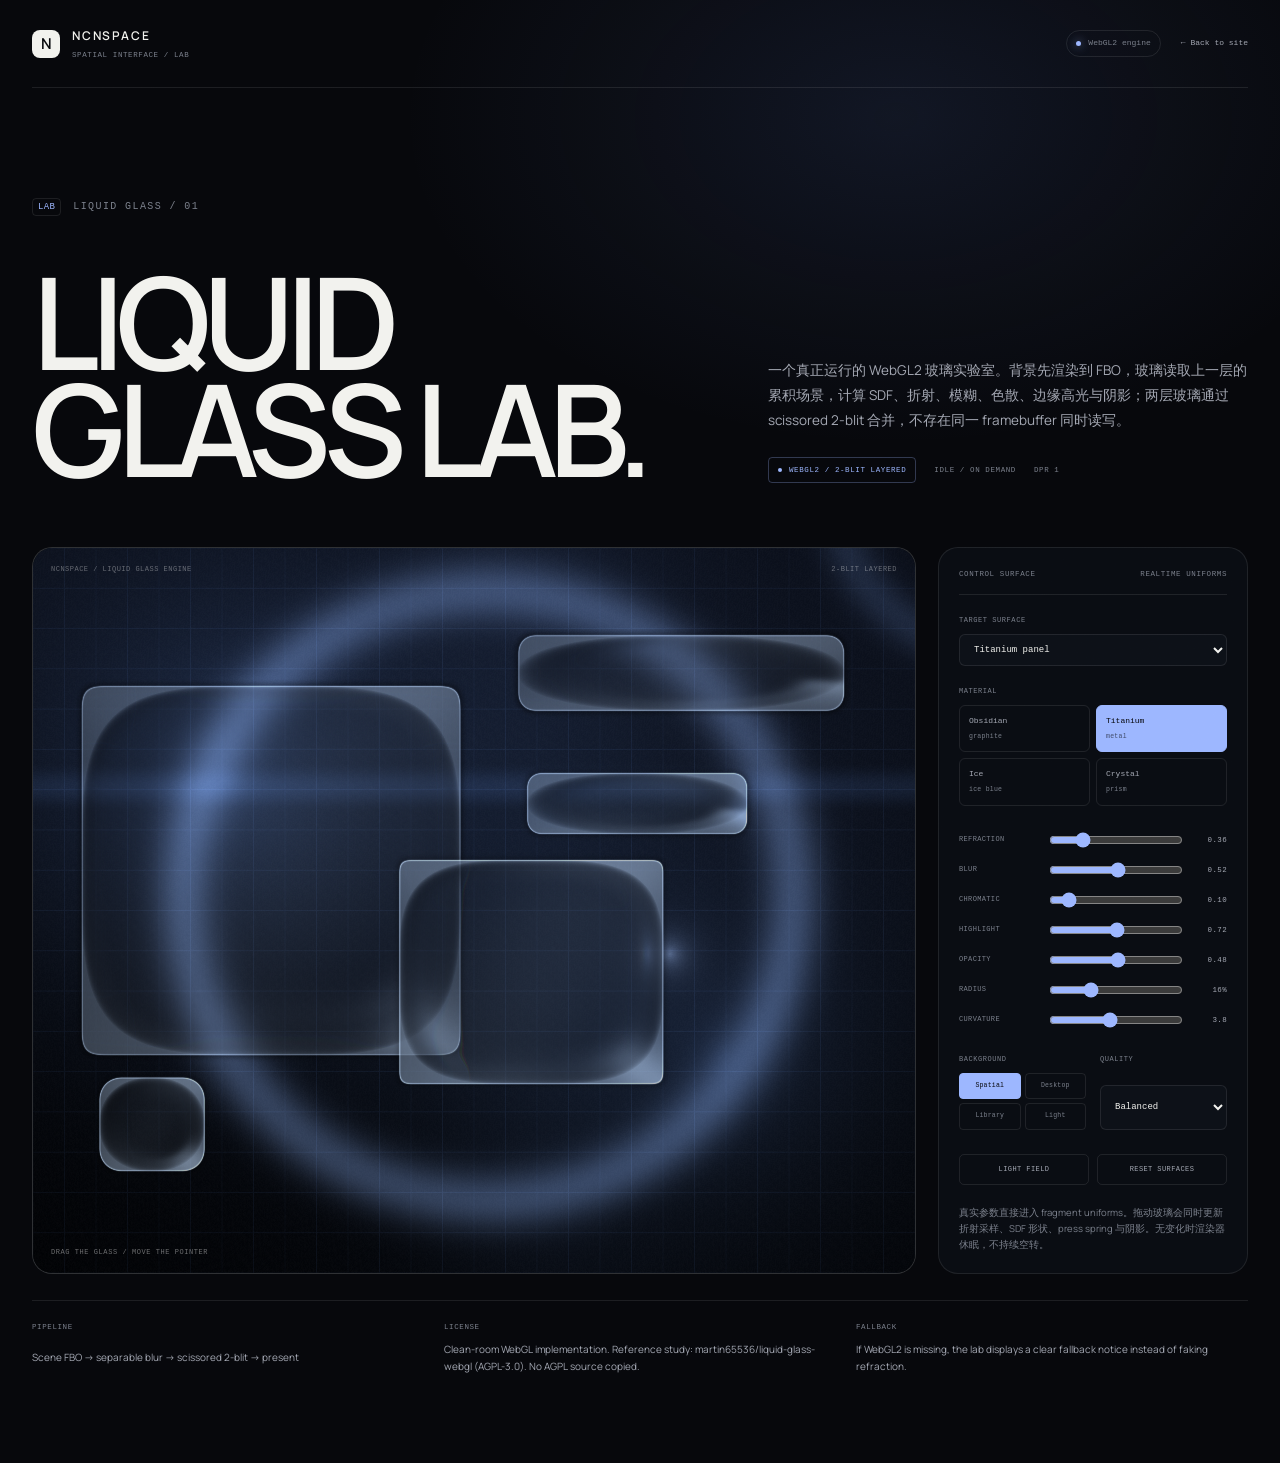
==== commit 18506755: "feat: inline 30s film on homepage; update official URLs" ====
--- a/liquid-glass-lab/index.html
+++ b/liquid-glass-lab/index.html
@@ -6,10 +6,10 @@
 <meta name="theme-color" content="#07080c">
 <title>Liquid Glass Lab — NCNSPACE</title>
 <meta name="description" content="NCNSPACE Liquid Glass Lab：WebGL2 实时折射、模糊、色散、边缘高光与多层玻璃实验室。">
-<link rel="canonical" href="https://zym-cpu.github.io/ncnspace/liquid-glass-lab/">
+<link rel="canonical" href="https://nevercrynow.github.io/ncnspace/liquid-glass-lab/">
 <link rel="icon" href="../assets/img/icon-64.png" type="image/png">
-<link rel="stylesheet" href="../styles.css?v=20261117g">
-<link rel="stylesheet" href="lab.css?v=20261117g">
+<link rel="stylesheet" href="../styles.css?v=20261117i">
+<link rel="stylesheet" href="lab.css?v=20261117i">
 </head>
 <body class="lab-page">
 <a class="skip-link" href="#lab-main">跳到主要内容</a>
@@ -129,6 +129,6 @@
   </section>
 </main>
 
-<script type="module" src="lab.js?v=20261117g"></script>
+<script type="module" src="lab.js?v=20261117i"></script>
 </body>
 </html>
--- a/styles.css
+++ b/styles.css
@@ -3208,3 +3208,157 @@
 @media (max-width: 720px) {
   .actions-liquid-canvas { border-radius: 14px; }
 }
+
+/* =========================================================
+   Homepage film — the 30s concept piece, inline
+   ========================================================= */
+.film-section {
+  position: relative;
+  padding: clamp(72px, 9vw, 124px) 0 clamp(76px, 10vw, 132px);
+  border-top: 1px solid var(--line);
+  overflow: hidden;
+}
+.film-section::before {
+  content: "";
+  position: absolute;
+  inset: 12% 8% 8%;
+  z-index: 0;
+  pointer-events: none;
+  background: radial-gradient(ellipse at 58% 42%, rgba(94, 127, 205, 0.14), transparent 62%);
+  filter: blur(28px);
+}
+.film-section > .shell { position: relative; z-index: 1; }
+.film-head {
+  display: grid;
+  grid-template-columns: minmax(0, 1.15fr) minmax(0, 0.85fr);
+  gap: clamp(28px, 6vw, 88px);
+  align-items: end;
+  margin-bottom: clamp(30px, 4.5vw, 56px);
+}
+.film-title {
+  margin: 16px 0 0;
+  font-family: var(--font-display);
+  font-size: clamp(48px, 7.4vw, 108px);
+  font-weight: 500;
+  line-height: 0.86;
+  letter-spacing: -0.065em;
+  color: var(--text);
+}
+.film-title span { color: var(--text); }
+.film-intro {
+  padding: 0 0 8px clamp(18px, 3vw, 34px);
+  border-left: 1px solid var(--line-strong);
+}
+.film-copy {
+  max-width: 34ch;
+  color: var(--text-2);
+  font-size: clamp(15px, 1.55vw, 18px);
+  line-height: 1.85;
+  letter-spacing: -0.01em;
+}
+.film-meta {
+  margin-top: 22px;
+  color: var(--text-3);
+  font-family: var(--mono);
+  font-size: 8px;
+  letter-spacing: 0.08em;
+}
+.film-player {
+  position: relative;
+  aspect-ratio: 16 / 9;
+  overflow: hidden;
+  border: 1px solid rgba(226, 236, 255, 0.22);
+  border-radius: clamp(16px, 2vw, 28px);
+  background:
+    radial-gradient(ellipse at 60% 35%, rgba(116, 145, 214, 0.18), transparent 58%),
+    #05070c;
+  box-shadow:
+    0 38px 110px rgba(0, 0, 0, 0.52),
+    0 0 0 1px rgba(255, 255, 255, 0.035) inset,
+    0 0 90px rgba(82, 116, 190, 0.10);
+}
+.home-film {
+  display: block;
+  width: 100%;
+  height: 100%;
+  object-fit: cover;
+  background: #05070c;
+}
+.film-player::after {
+  content: "";
+  position: absolute;
+  inset: 0;
+  pointer-events: none;
+  background:
+    linear-gradient(to bottom, rgba(3, 6, 12, 0.52), transparent 22%, transparent 72%, rgba(3, 6, 12, 0.34)),
+    linear-gradient(115deg, rgba(255, 255, 255, 0.055), transparent 30%, transparent 72%, rgba(255, 255, 255, 0.025));
+}
+.film-hud {
+  position: absolute;
+  top: clamp(14px, 2vw, 22px);
+  left: clamp(14px, 2vw, 24px);
+  right: clamp(14px, 2vw, 24px);
+  z-index: 2;
+  display: flex;
+  justify-content: space-between;
+  gap: 16px;
+  pointer-events: none;
+  color: rgba(245, 249, 255, 0.72);
+  font-family: var(--mono);
+  font-size: 8px;
+  letter-spacing: 0.09em;
+}
+.film-hud span {
+  padding: 7px 10px;
+  border: 1px solid rgba(235, 243, 255, 0.16);
+  border-radius: 999px;
+  background: rgba(7, 11, 18, 0.28);
+  -webkit-backdrop-filter: blur(14px) saturate(130%);
+  backdrop-filter: blur(14px) saturate(130%);
+}
+.film-play {
+  position: absolute;
+  top: 50%;
+  left: 50%;
+  z-index: 3;
+  display: grid;
+  place-items: center;
+  width: clamp(62px, 7vw, 88px);
+  height: clamp(62px, 7vw, 88px);
+  margin: 0;
+  padding: 0;
+  border: 1px solid rgba(255, 255, 255, 0.34);
+  border-radius: 50%;
+  color: #f7faff;
+  background: rgba(8, 13, 22, 0.22);
+  -webkit-backdrop-filter: blur(18px) saturate(140%);
+  backdrop-filter: blur(18px) saturate(140%);
+  box-shadow:
+    0 18px 50px rgba(0, 0, 0, 0.35),
+    inset 0 1px 0 rgba(255, 255, 255, 0.22),
+    0 0 0 1px rgba(255, 255, 255, 0.05);
+  transform: translate(-50%, -50%);
+  transition: opacity 260ms var(--ease), transform 260ms var(--ease), background 260ms var(--ease);
+}
+.film-play:hover { background: rgba(22, 35, 56, 0.36); transform: translate(-50%, -50%) scale(1.04); }
+.film-play svg { width: 24px; height: 24px; margin-left: 3px; }
+.film-player.is-playing .film-play { opacity: 0; pointer-events: none; transform: translate(-50%, -50%) scale(0.88); }
+.film-foot {
+  display: flex;
+  justify-content: space-between;
+  gap: 20px;
+  margin-top: 18px;
+  color: var(--text-3);
+  font-size: 11px;
+}
+.film-foot .mono { color: var(--text-3); }
+@media (max-width: 980px) {
+  .film-head { grid-template-columns: 1fr; gap: 28px; }
+  .film-intro { padding-left: 18px; }
+  .film-title { font-size: clamp(46px, 10.5vw, 78px); }
+}
+@media (max-width: 600px) {
+  .film-hud { font-size: 6px; }
+  .film-hud span { padding: 5px 7px; }
+  .film-foot { flex-direction: column; gap: 8px; }
+}
